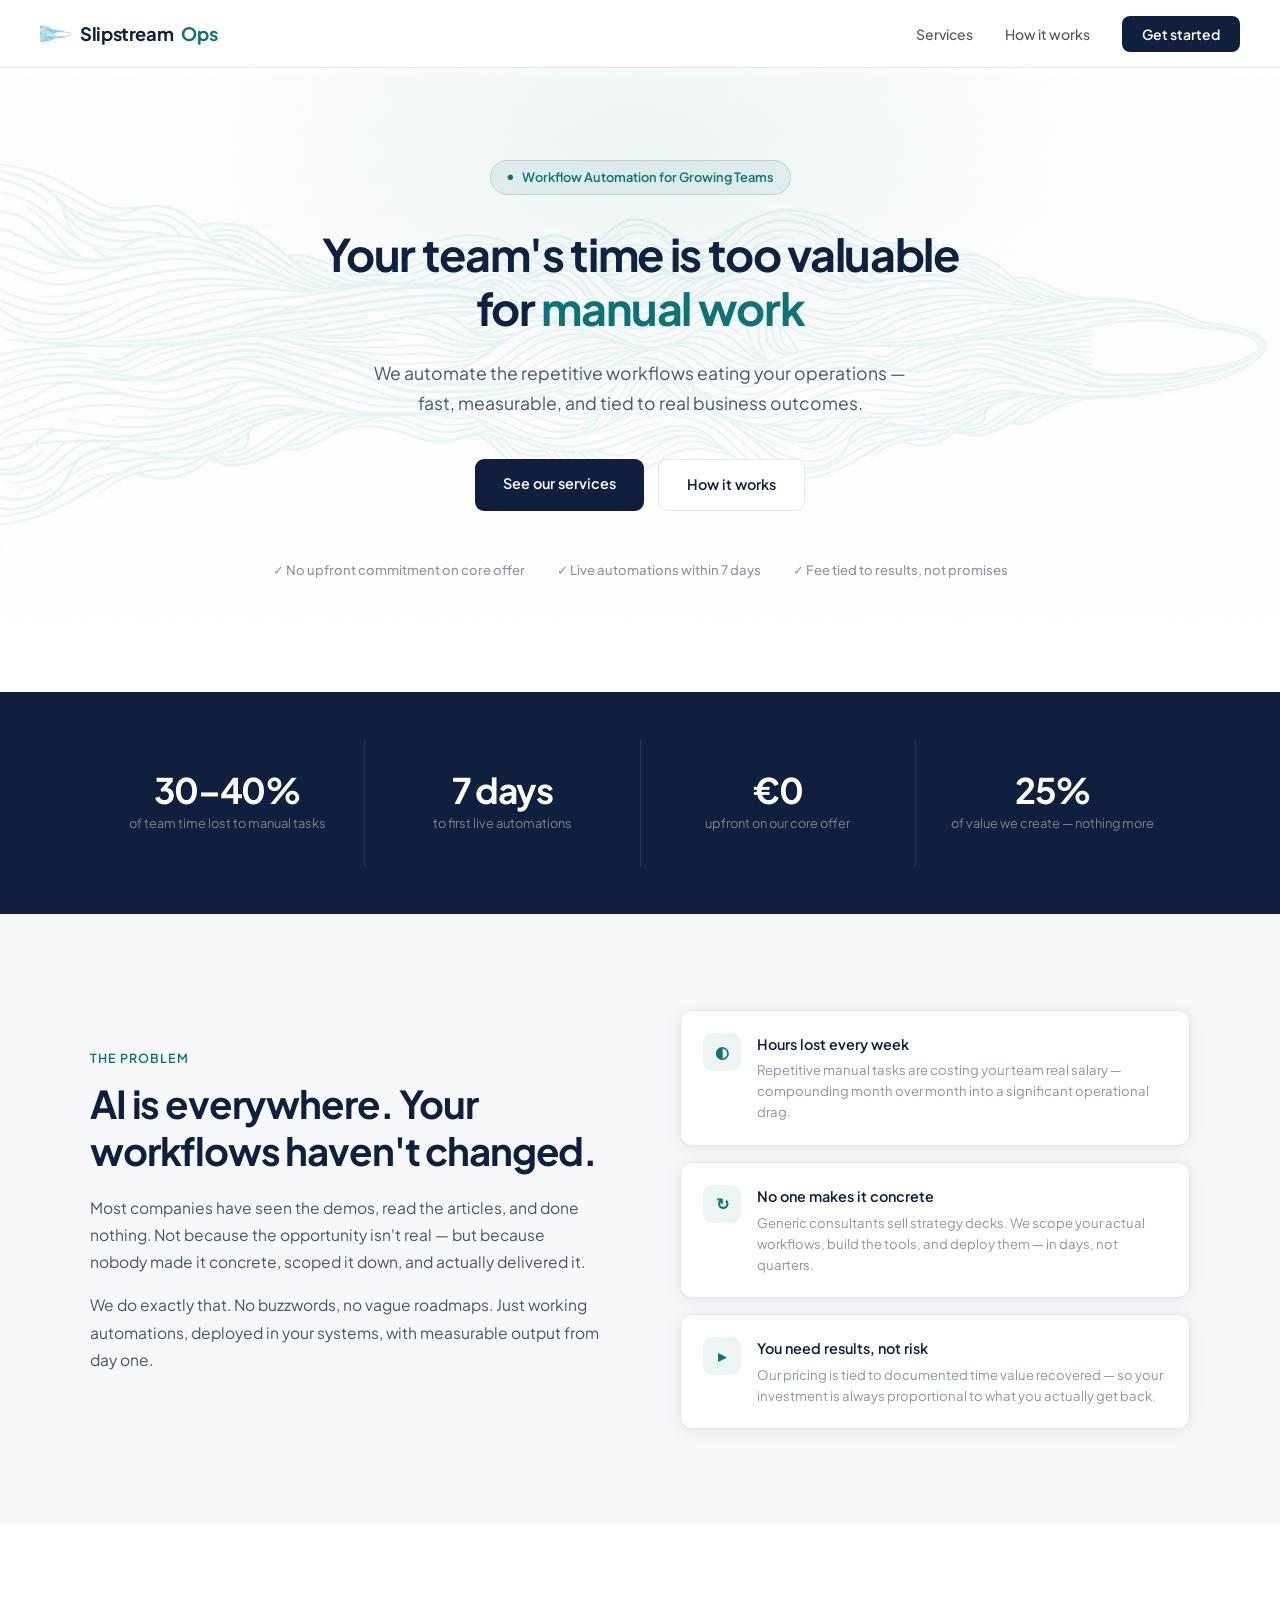
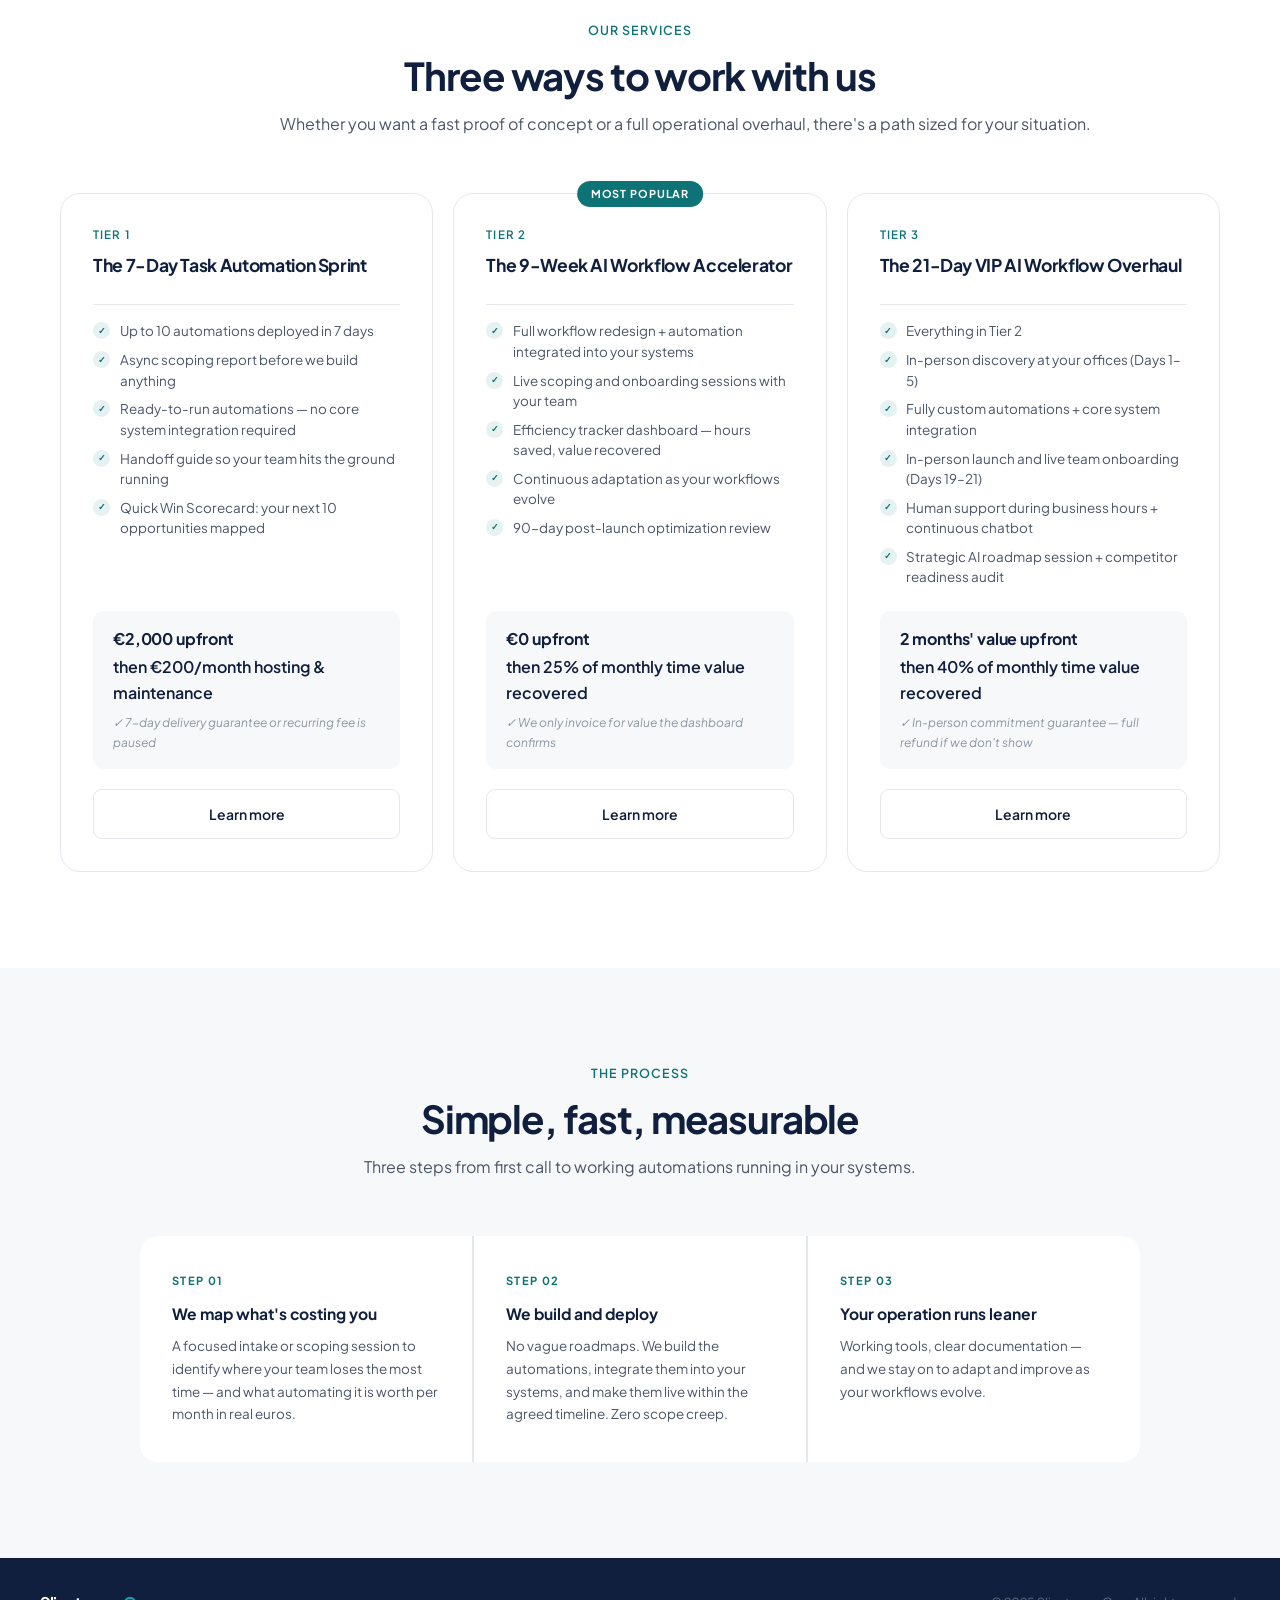
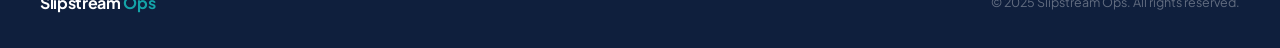
==== site/index.html @ b48b0957 "Add space in 'Slipstream Ops' in footer and nav across all pages Co-Authored-By: Claude Sonnet 4.6 <" ====
<!DOCTYPE html>
<html lang="en">
<head>
  <meta charset="UTF-8" />
  <meta name="viewport" content="width=device-width, initial-scale=1.0" />
  <title>Slipstream Ops — Workflow Automation for Growing Companies</title>
  <link rel="preconnect" href="https://fonts.googleapis.com" />
  <link rel="preconnect" href="https://fonts.gstatic.com" crossorigin />
  <link href="https://fonts.googleapis.com/css2?family=Plus+Jakarta+Sans:wght@300;400;500;600;700&display=swap" rel="stylesheet" />
  <link rel="stylesheet" href="shared.css" />
  <link rel="icon" type="image/png" sizes="32x32" href="favicon-32.png" />
  <link rel="icon" type="image/png" sizes="16x16" href="favicon-16.png" />
  <link rel="apple-touch-icon" sizes="180x180" href="apple-touch-icon.png" />
  <style>
    /* ── HERO ── */
    .hero {
      padding: 10rem 2.5rem 7rem;
      text-align: center;
      position: relative;
      overflow: hidden;
      background-image: url('hero-bg.png');
      background-repeat: no-repeat;
      background-size: 100% auto;
      background-position: center center;
    }
    .hero::before {
      content: '';
      position: absolute;
      top: -100px; left: 50%;
      transform: translateX(-50%);
      width: 900px; height: 500px;
      background: radial-gradient(ellipse at center, rgba(13,115,119,0.07) 0%, transparent 70%);
      pointer-events: none;
    }
    .hero-badge {
      display: inline-flex;
      align-items: center;
      gap: 0.5rem;
      background: rgba(13,115,119,0.08);
      color: var(--teal);
      font-size: 0.8rem;
      font-weight: 600;
      padding: 0.4rem 1rem;
      border-radius: 999px;
      border: 1px solid rgba(13,115,119,0.18);
      margin-bottom: 2rem;
    }
    .hero-badge::before { content: '●'; font-size: 0.45rem; }
    .hero h1 {
      font-size: clamp(2.2rem, 3.8vw, 2.8rem);
      font-weight: 700;
      line-height: 1.2;
      letter-spacing: -0.03em;
      color: var(--navy);
      max-width: 960px;
      margin: 0 auto 1.5rem;
    }
    .hero h1 em { font-style: normal; color: var(--teal); }
    .hero-sub {
      font-size: 1.1rem;
      color: var(--grey-dk);
      max-width: 560px;
      margin: 0 auto 2.5rem;
      line-height: 1.7;
    }
    .hero-ctas { display: flex; gap: 0.875rem; justify-content: center; flex-wrap: wrap; }
    .hero-proof {
      margin-top: 3rem;
      display: flex;
      align-items: center;
      justify-content: center;
      gap: 2rem;
      flex-wrap: wrap;
    }
    .proof-item { font-size: 0.82rem; color: var(--grey-mid); font-weight: 500; }

    /* ── STATS STRIP ── */
    .stats-strip { background: var(--navy); padding: 3rem 2.5rem; }
    .stats-inner {
      max-width: 1100px;
      margin: 0 auto;
      display: grid;
      grid-template-columns: repeat(4, 1fr);
      gap: 1px;
      background: rgba(255,255,255,0.1);
    }
    .stat-item { background: var(--navy); padding: 2rem 2rem; text-align: center; }
    .stat-number {
      font-size: 2.2rem;
      font-weight: 700;
      color: var(--white);
      letter-spacing: -0.04em;
      line-height: 1;
      margin-bottom: 0.4rem;
    }
    .stat-number span { color: var(--white); }
    .stat-label { font-size: 0.8rem; color: rgba(255,255,255,0.45); }

    /* ── PROBLEM ── */
    .problem-section { padding: 6rem 2.5rem; background: var(--off); }
    .problem-inner {
      max-width: 1100px;
      margin: 0 auto;
      display: grid;
      grid-template-columns: 1fr 1fr;
      gap: 5rem;
      align-items: center;
    }
    .problem-text h2 {
      font-size: clamp(1.8rem, 3vw, 2.4rem);
      font-weight: 700;
      letter-spacing: -0.03em;
      color: var(--navy);
      line-height: 1.2;
      margin-bottom: 1.25rem;
    }
    .problem-text p {
      font-size: 0.975rem;
      color: var(--grey-dk);
      line-height: 1.75;
      margin-bottom: 1rem;
    }
    .problem-cards { display: flex; flex-direction: column; gap: 1rem; }
    .problem-card {
      background: var(--white);
      border: 1px solid var(--border);
      border-radius: var(--radius);
      padding: 1.4rem;
      display: flex;
      gap: 1rem;
      align-items: flex-start;
      box-shadow: var(--shadow);
    }
    .problem-card-icon {
      width: 38px; height: 38px;
      background: rgba(13,115,119,0.08);
      border-radius: 9px;
      display: flex;
      align-items: center;
      justify-content: center;
      font-size: 1rem;
      color: var(--teal);
      font-weight: 700;
      flex-shrink: 0;
    }
    .problem-card-text h4 { font-size: 0.9rem; font-weight: 600; color: var(--navy); margin-bottom: 0.2rem; }
    .problem-card-text p { font-size: 0.82rem; color: var(--grey-mid); line-height: 1.6; }

    /* ── OFFERS SECTION ── */
    .offers-section { padding: 6rem 2.5rem; background: var(--white); }
    .offers-inner { max-width: 1160px; margin: 0 auto; }

    /* ── HOW IT WORKS ── */
    .how-section { padding: 6rem 2.5rem; background: var(--off); }
    .how-inner { max-width: 1000px; margin: 0 auto; }
    .how-steps {
      display: grid;
      grid-template-columns: repeat(3, 1fr);
      gap: 2px;
      margin-top: 3rem;
      background: var(--border);
      border-radius: 16px;
      overflow: hidden;
    }
    .how-step { background: var(--white); padding: 2.25rem 2rem; }
    .step-num { font-size: 0.7rem; font-weight: 700; letter-spacing: 0.12em; color: var(--teal); text-transform: uppercase; margin-bottom: 0.75rem; }
    .how-step h3 { font-size: 0.975rem; font-weight: 700; color: var(--navy); margin-bottom: 0.5rem; }
    .how-step p { font-size: 0.84rem; color: var(--grey-dk); line-height: 1.7; }

    @media (max-width: 900px) {
      .hero { padding: 8rem 1.25rem 5rem; }
      .stats-inner { grid-template-columns: repeat(2, 1fr); }
      .problem-inner { grid-template-columns: 1fr; gap: 3rem; }
      .how-steps { grid-template-columns: 1fr; }
      .problem-section, .how-section, .offers-section { padding: 4rem 1.25rem; }
    }
  </style>
</head>
<body>

  <nav>
    <a class="logo" href="index.html"><img src="logo.png" alt="" class="logo-img" />Slipstream <span>Ops</span></a>
    <ul class="nav-links">
      <li class="nav-dropdown"><a href="#offers">Services</a>
        <div class="nav-dropdown-menu">
          <a href="tier1.html"><span class="dropdown-tier">Tier 1</span>The 7-Day Task Automation Sprint</a>
          <a href="tier2.html"><span class="dropdown-tier">Tier 2</span>The 9-Week AI Workflow Accelerator</a>
          <a href="tier3.html"><span class="dropdown-tier">Tier 3</span>The 21-Day VIP AI Workflow Overhaul</a>
        </div>
      </li>
      <li><a href="#how">How it works</a></li>
      <li><a href="#offers" class="nav-cta">Get started</a></li>
    </ul>
  </nav>

  <!-- HERO -->
  <section class="hero">
    <div class="hero-badge">Workflow Automation for Growing Teams</div>
    <h1>Your team's time is too valuable<br>for <em>manual work</em></h1>
    <p class="hero-sub">We automate the repetitive workflows eating your operations — fast, measurable, and tied to real business outcomes.</p>
    <div class="hero-ctas">
      <a class="btn-primary" href="#offers">See our services</a>
      <a class="btn-secondary" href="#how">How it works</a>
    </div>
    <div class="hero-proof">
      <div class="proof-item">&#10003; No upfront commitment on core offer</div>
      <div class="proof-item">&#10003; Live automations within 7 days</div>
      <div class="proof-item">&#10003; Fee tied to results, not promises</div>
    </div>
  </section>

  <!-- STATS -->
  <div class="stats-strip">
    <div class="stats-inner">
      <div class="stat-item">
        <div class="stat-number">30<span>–40%</span></div>
        <div class="stat-label">of team time lost to manual tasks</div>
      </div>
      <div class="stat-item">
        <div class="stat-number">7<span> days</span></div>
        <div class="stat-label">to first live automations</div>
      </div>
      <div class="stat-item">
        <div class="stat-number">&#8364;<span>0</span></div>
        <div class="stat-label">upfront on our core offer</div>
      </div>
      <div class="stat-item">
        <div class="stat-number">25<span>%</span></div>
        <div class="stat-label">of value we create — nothing more</div>
      </div>
    </div>
  </div>

  <!-- PROBLEM -->
  <section class="problem-section">
    <div class="problem-inner">
      <div class="problem-text">
        <div class="eyebrow">The problem</div>
        <h2>AI is everywhere. Your workflows haven't changed.</h2>
        <p>Most companies have seen the demos, read the articles, and done nothing. Not because the opportunity isn't real — but because nobody made it concrete, scoped it down, and actually delivered it.</p>
        <p>We do exactly that. No buzzwords, no vague roadmaps. Just working automations, deployed in your systems, with measurable output from day one.</p>
      </div>
      <div class="problem-cards">
        <div class="problem-card">
          <div class="problem-card-icon">&#9680;</div>
          <div class="problem-card-text">
            <h4>Hours lost every week</h4>
            <p>Repetitive manual tasks are costing your team real salary — compounding month over month into a significant operational drag.</p>
          </div>
        </div>
        <div class="problem-card">
          <div class="problem-card-icon">&#8635;</div>
          <div class="problem-card-text">
            <h4>No one makes it concrete</h4>
            <p>Generic consultants sell strategy decks. We scope your actual workflows, build the tools, and deploy them — in days, not quarters.</p>
          </div>
        </div>
        <div class="problem-card">
          <div class="problem-card-icon">&#9656;</div>
          <div class="problem-card-text">
            <h4>You need results, not risk</h4>
            <p>Our pricing is tied to documented time value recovered — so your investment is always proportional to what you actually get back.</p>
          </div>
        </div>
      </div>
    </div>
  </section>

  <!-- OFFERS -->
  <section id="offers" class="offers-section">
    <div class="offers-inner">
      <div class="section-header">
        <div class="eyebrow">Our Services</div>
        <h2>Three ways to work with us</h2>
        <p>Whether you want a fast proof of concept or a full operational overhaul, there's a path sized for your situation.</p>
      </div>
      <div class="offers-grid">

        <!-- TIER 1 -->
        <div class="offer-card">
          <div class="offer-tier-label">Tier 1</div>
          <div class="offer-name">The 7-Day Task Automation Sprint</div>
          <div class="offer-divider"></div>
          <ul class="offer-features">
            <li><span class="feature-check">&#10003;</span> Up to 10 automations deployed in 7 days</li>
            <li><span class="feature-check">&#10003;</span> Async scoping report before we build anything</li>
            <li><span class="feature-check">&#10003;</span> Ready-to-run automations — no core system integration required</li>
            <li><span class="feature-check">&#10003;</span> Handoff guide so your team hits the ground running</li>
            <li><span class="feature-check">&#10003;</span> Quick Win Scorecard: your next 10 opportunities mapped</li>
          </ul>
          <div class="offer-price-box">
            <div class="offer-price">&#8364;2,000 upfront</div>
            <div class="offer-price-recurring">then &#8364;200/month hosting &amp; maintenance</div>
            <div class="offer-guarantee">&#10003; 7-day delivery guarantee or recurring fee is paused</div>
          </div>
          <a class="offer-cta offer-cta-outline" href="tier1.html">Learn more</a>
        </div>

        <!-- TIER 2 -->
        <div class="offer-card">
          <div class="featured-badge">Most popular</div>
          <div class="offer-tier-label">Tier 2</div>
          <div class="offer-name">The 9-Week AI Workflow Accelerator</div>
          <div class="offer-divider"></div>
          <ul class="offer-features">
            <li><span class="feature-check">&#10003;</span> Full workflow redesign + automation integrated into your systems</li>
            <li><span class="feature-check">&#10003;</span> Live scoping and onboarding sessions with your team</li>
            <li><span class="feature-check">&#10003;</span> Efficiency tracker dashboard — hours saved, value recovered</li>
            <li><span class="feature-check">&#10003;</span> Continuous adaptation as your workflows evolve</li>
            <li><span class="feature-check">&#10003;</span> 90-day post-launch optimization review</li>
          </ul>
          <div class="offer-price-box">
            <div class="offer-price">&#8364;0 upfront</div>
            <div class="offer-price-recurring">then 25% of monthly time value recovered</div>
            <div class="offer-guarantee">&#10003; We only invoice for value the dashboard confirms</div>
          </div>
          <a class="offer-cta offer-cta-outline" href="tier2.html">Learn more</a>
        </div>

        <!-- TIER 3 -->
        <div class="offer-card">
          <div class="offer-tier-label">Tier 3</div>
          <div class="offer-name">The 21-Day VIP AI Workflow Overhaul</div>
          <div class="offer-divider"></div>
          <ul class="offer-features">
            <li><span class="feature-check">&#10003;</span> Everything in Tier 2</li>
            <li><span class="feature-check">&#10003;</span> In-person discovery at your offices (Days 1–5)</li>
            <li><span class="feature-check">&#10003;</span> Fully custom automations + core system integration</li>
            <li><span class="feature-check">&#10003;</span> In-person launch and live team onboarding (Days 19–21)</li>
            <li><span class="feature-check">&#10003;</span> Human support during business hours + continuous chatbot</li>
            <li><span class="feature-check">&#10003;</span> Strategic AI roadmap session + competitor readiness audit</li>
          </ul>
          <div class="offer-price-box">
            <div class="offer-price">2 months' value upfront</div>
            <div class="offer-price-recurring">then 40% of monthly time value recovered</div>
            <div class="offer-guarantee">&#10003; In-person commitment guarantee — full refund if we don't show</div>
          </div>
          <a class="offer-cta offer-cta-outline" href="tier3.html">Learn more</a>
        </div>

      </div>
    </div>
  </section>

  <!-- HOW IT WORKS -->
  <section id="how" class="how-section">
    <div class="how-inner">
      <div class="section-header">
        <div class="eyebrow">The Process</div>
        <h2>Simple, fast, measurable</h2>
        <p>Three steps from first call to working automations running in your systems.</p>
      </div>
      <div class="how-steps">
        <div class="how-step">
          <div class="step-num">Step 01</div>
          <h3>We map what's costing you</h3>
          <p>A focused intake or scoping session to identify where your team loses the most time — and what automating it is worth per month in real euros.</p>
        </div>
        <div class="how-step">
          <div class="step-num">Step 02</div>
          <h3>We build and deploy</h3>
          <p>No vague roadmaps. We build the automations, integrate them into your systems, and make them live within the agreed timeline. Zero scope creep.</p>
        </div>
        <div class="how-step">
          <div class="step-num">Step 03</div>
          <h3>Your operation runs leaner</h3>
          <p>Working tools, clear documentation — and we stay on to adapt and improve as your workflows evolve.</p>
        </div>
      </div>
    </div>
  </section>

  <footer>
    <a class="footer-logo" href="index.html">Slipstream <span>Ops</span></a>
    <div class="footer-copy">&copy; 2025 Slipstream Ops. All rights reserved.</div>
  </footer>

</body>
</html>
---- site/shared.css ----
*, *::before, *::after { box-sizing: border-box; margin: 0; padding: 0; }

:root {
  --navy:     #0f1f3d;
  --navy-mid: #1a3260;
  --teal:     #0d7377;
  --teal-lt:  #14a3a8;
  --white:    #ffffff;
  --off:      #f7f8fa;
  --border:   #e4e7ed;
  --grey-mid: #8a95a3;
  --grey-dk:  #4a5568;
  --text:     #1a2332;
  --shadow:   0 2px 16px rgba(15,31,61,0.08);
  --shadow-lg:0 8px 40px rgba(15,31,61,0.12);
  --radius:   12px;
}

html { scroll-behavior: smooth; }

body {
  background: var(--white);
  color: var(--text);
  font-family: 'Plus Jakarta Sans', sans-serif;
  font-weight: 400;
  line-height: 1.6;
  -webkit-font-smoothing: antialiased;
}

/* ── NAV ── */
nav {
  position: fixed;
  top: 0; left: 0; right: 0;
  z-index: 100;
  background: rgba(255,255,255,0.96);
  backdrop-filter: blur(12px);
  border-bottom: 1px solid var(--border);
  padding: 0 2.5rem;
  height: 68px;
  display: flex;
  align-items: center;
  justify-content: space-between;
}

.logo {
  font-weight: 700;
  font-size: 1.15rem;
  color: var(--navy);
  text-decoration: none;
  letter-spacing: -0.02em;
  display: flex;
  align-items: center;
  gap: 0.5rem;
}
.logo-img {
  height: 32px;
  width: auto;
}
.logo span { color: var(--teal); }

.nav-links {
  display: flex;
  align-items: center;
  gap: 2rem;
  list-style: none;
}
.nav-links a {
  font-size: 0.875rem;
  font-weight: 500;
  color: var(--grey-dk);
  text-decoration: none;
  transition: color 0.2s;
}
.nav-links a:hover { color: var(--navy); }
.nav-cta {
  background: var(--navy) !important;
  color: var(--white) !important;
  padding: 0.55rem 1.25rem;
  border-radius: 8px;
  font-size: 0.875rem !important;
  font-weight: 600 !important;
  transition: background 0.2s !important;
}
.nav-cta:hover { background: var(--navy-mid) !important; }

/* ── FOOTER ── */
footer {
  background: var(--navy);
  padding: 2rem 2.5rem;
  display: flex;
  align-items: center;
  justify-content: space-between;
}
.footer-logo {
  font-weight: 700;
  font-size: 1rem;
  color: var(--white);
  text-decoration: none;
  letter-spacing: -0.02em;
}
.footer-logo span { color: var(--teal-lt); }
.footer-copy { font-size: 0.78rem; color: rgba(255,255,255,0.35); }

/* ── SHARED UTILS ── */
.eyebrow {
  font-size: 0.78rem;
  font-weight: 600;
  letter-spacing: 0.08em;
  text-transform: uppercase;
  color: var(--teal);
  margin-bottom: 0.75rem;
}

.section-header { text-align: center; margin-bottom: 3.5rem; }
.section-header h2 {
  font-size: clamp(1.8rem, 3vw, 2.6rem);
  font-weight: 700;
  letter-spacing: -0.03em;
  color: var(--navy);
  line-height: 1.2;
  margin-bottom: 0.75rem;
}
.section-header p {
  font-size: 1rem;
  color: var(--grey-dk);
  max-width: 720px;
  margin: 0 auto;
  white-space: nowrap;
}

.btn-primary {
  background: var(--navy);
  color: var(--white);
  font-size: 0.9rem;
  font-weight: 600;
  padding: 0.85rem 1.75rem;
  border-radius: 9px;
  border: none;
  cursor: pointer;
  text-decoration: none;
  display: inline-block;
  transition: background 0.2s, transform 0.15s;
}
.btn-primary:hover { background: var(--navy-mid); transform: translateY(-1px); }

.btn-secondary {
  background: var(--white);
  color: var(--navy);
  font-size: 0.9rem;
  font-weight: 600;
  padding: 0.85rem 1.75rem;
  border-radius: 9px;
  border: 1.5px solid var(--border);
  cursor: pointer;
  text-decoration: none;
  display: inline-block;
  transition: border-color 0.2s, transform 0.15s;
}
.btn-secondary:hover { border-color: var(--grey-mid); transform: translateY(-1px); }

/* ── OFFER SUMMARY CARDS (shared, used on index + detail pages) ── */
.offers-grid {
  display: grid;
  grid-template-columns: repeat(3, 1fr);
  gap: 1.25rem;
}

.offer-card {
  background: var(--white);
  border: 1.5px solid var(--border);
  border-radius: 20px;
  padding: 2rem;
  display: flex;
  flex-direction: column;
  position: relative;
  transition: box-shadow 0.25s, transform 0.2s;
}
.offer-card:hover { box-shadow: var(--shadow-lg); transform: translateY(-3px); }

.offer-card.greyed {
  opacity: 0.45;
  pointer-events: none;
}

.offer-card.active-card {
  border-color: var(--teal);
  box-shadow: 0 0 0 3px rgba(13,115,119,0.12), var(--shadow-lg);
}

.offer-card.soldout {
  background: var(--white);
}

.featured-badge {
  position: absolute;
  top: -13px; left: 50%;
  transform: translateX(-50%);
  background: var(--teal);
  color: var(--white);
  font-size: 0.68rem;
  font-weight: 700;
  letter-spacing: 0.08em;
  text-transform: uppercase;
  padding: 0.28rem 0.85rem;
  border-radius: 999px;
  white-space: nowrap;
}

.offer-tier-label {
  font-size: 0.72rem;
  font-weight: 600;
  letter-spacing: 0.1em;
  text-transform: uppercase;
  color: var(--teal);
  margin-bottom: 0.6rem;
}

.offer-name {
  font-size: 1.1rem;
  font-weight: 700;
  color: var(--navy);
  letter-spacing: -0.02em;
  line-height: 1.3;
  margin-bottom: 0.75rem;
}

.offer-divider {
  height: 1px;
  background: var(--border);
  margin: 1rem 0;
}

.offer-features {
  list-style: none;
  display: flex;
  flex-direction: column;
  gap: 0.55rem;
  margin-bottom: 1.5rem;
  flex-grow: 1;
}
.offer-features li {
  display: flex;
  gap: 0.6rem;
  align-items: flex-start;
  font-size: 0.84rem;
  color: var(--grey-dk);
  line-height: 1.5;
}
.feature-check {
  width: 17px; height: 17px;
  background: rgba(13,115,119,0.1);
  border-radius: 50%;
  display: flex;
  align-items: center;
  justify-content: center;
  flex-shrink: 0;
  margin-top: 1px;
  font-size: 0.58rem;
  color: var(--teal);
  font-weight: 700;
}

.offer-price-box {
  background: var(--off);
  border-radius: 10px;
  padding: 1.1rem 1.25rem;
  margin-bottom: 1.25rem;
}
.offer-price {
  font-size: 1rem;
  font-weight: 700;
  color: var(--navy);
  letter-spacing: -0.01em;
  line-height: 1.2;
  margin-bottom: 0.2rem;
}
.offer-price-note {
  font-size: 0.77rem;
  color: var(--grey-mid);
}
.offer-price-recurring {
  font-size: 1rem;
  font-weight: 600;
  color: var(--navy);
  margin-top: 0.4rem;
}
.offer-guarantee {
  font-size: 0.75rem;
  color: var(--grey-mid);
  margin-top: 0.5rem;
  font-style: italic;
}

/* CTA within card */
.offer-cta {
  display: block;
  text-align: center;
  font-size: 0.875rem;
  font-weight: 600;
  padding: 0.8rem;
  border-radius: 9px;
  text-decoration: none;
  transition: all 0.2s;
  cursor: pointer;
}
.offer-cta-outline {
  border: 1.5px solid var(--border);
  color: var(--navy);
  background: var(--white);
}
.offer-cta-outline:hover { border-color: var(--navy); background: var(--navy); color: var(--white); }

.offer-cta-teal {
  background: var(--teal);
  color: var(--white);
  border: 1.5px solid var(--teal);
}
.offer-cta-teal:hover { background: var(--teal-lt); border-color: var(--teal-lt); }

.offer-cta-soldout {
  background: var(--white);
  color: #c0392b;
  border: 1.5px solid #c0392b;
  cursor: default;
}
.waitlist-link {
  display: block;
  text-align: center;
  font-size: 0.78rem;
  color: var(--teal);
  text-decoration: underline;
  margin-top: 0.6rem;
  cursor: pointer;
}
.waitlist-link:hover { color: var(--teal-lt); }

/* ── NAV DROPDOWN ── */
.nav-dropdown { position: relative; }
.nav-dropdown-menu {
  position: absolute;
  top: calc(100% + 6px);
  left: 50%;
  transform: translateX(-50%);
  background: var(--white);
  border: 1px solid var(--border);
  border-radius: var(--radius);
  box-shadow: var(--shadow-lg);
  padding: 0.4rem;
  min-width: 300px;
  display: none;
  flex-direction: column;
  z-index: 200;
}
.nav-dropdown:hover .nav-dropdown-menu { display: flex; }
.nav-dropdown-menu a {
  display: flex;
  flex-direction: column;
  gap: 0.1rem;
  padding: 0.65rem 0.9rem;
  border-radius: 8px;
  text-decoration: none;
  color: var(--text) !important;
  font-size: 0.84rem !important;
  font-weight: 500 !important;
  transition: background 0.15s;
  white-space: nowrap;
}
.nav-dropdown-menu a:hover { background: var(--off); color: var(--navy) !important; }
.dropdown-tier {
  font-size: 0.66rem;
  font-weight: 700;
  letter-spacing: 0.08em;
  text-transform: uppercase;
  color: var(--teal);
}

/* ── SOLD-OUT BOOK BUTTON ── */
.offer-cta-book-disabled {
  display: block;
  text-align: center;
  font-size: 0.875rem;
  font-weight: 600;
  padding: 0.8rem;
  border-radius: 9px;
  background: var(--off);
  color: var(--grey-mid);
  border: 1.5px solid var(--border);
  cursor: not-allowed;
}
.soldout-tag {
  text-align: center;
  font-size: 0.78rem;
  margin-top: 0.5rem;
}
.soldout-tag span {
  color: #c0392b;
  font-weight: 600;
}
.soldout-tag a {
  color: var(--teal);
  text-decoration: underline;
  font-weight: 500;
  cursor: pointer;
}
.soldout-tag a:hover { color: var(--teal-lt); }

/* ── BOOK CALL BLOCK (shared) ── */
.book-section { padding: 6rem 2.5rem; background: var(--white); }
.book-inner { max-width: 720px; margin: 0 auto; }

.book-card {
  background: var(--off);
  border: 1.5px solid var(--border);
  border-radius: 20px;
  padding: 3rem;
  margin-top: 3rem;
}
.book-card-header {
  display: flex;
  align-items: center;
  gap: 1rem;
  margin-bottom: 2rem;
  padding-bottom: 1.5rem;
  border-bottom: 1px solid var(--border);
}
.book-icon {
  width: 46px; height: 46px;
  background: var(--navy);
  border-radius: 12px;
  display: flex;
  align-items: center;
  justify-content: center;
  color: var(--white);
  font-size: 1.1rem;
  font-weight: 700;
  flex-shrink: 0;
}
.book-card-header-text h3 {
  font-size: 1.1rem;
  font-weight: 700;
  color: var(--navy);
  letter-spacing: -0.02em;
}
.book-card-header-text p { font-size: 0.82rem; color: var(--grey-mid); margin-top: 0.15rem; }

.book-options { display: flex; flex-direction: column; gap: 0.75rem; }

.book-option {
  background: var(--white);
  border: 1.5px solid var(--border);
  border-radius: 12px;
  padding: 1.1rem 1.3rem;
  display: flex;
  align-items: center;
  justify-content: space-between;
  text-decoration: none;
  color: var(--text);
  transition: all 0.2s;
}
.book-option:hover { border-color: var(--teal); box-shadow: 0 0 0 3px rgba(13,115,119,0.07); }
.book-option.active-option { border-color: var(--teal); background: rgba(13,115,119,0.03); }
.book-option.greyed-option { opacity: 0.4; pointer-events: none; }

.book-option-left { display: flex; flex-direction: column; gap: 0.2rem; }
.book-option-tier { font-size: 0.68rem; font-weight: 700; letter-spacing: 0.08em; text-transform: uppercase; color: var(--teal); }
.book-option-name { font-size: 0.9rem; font-weight: 600; color: var(--navy); }
.book-option-meta { font-size: 0.77rem; color: var(--grey-mid); }

.book-option-arrow {
  width: 30px; height: 30px;
  background: var(--off);
  border-radius: 8px;
  display: flex;
  align-items: center;
  justify-content: center;
  color: var(--navy);
  font-size: 0.9rem;
  transition: background 0.2s, color 0.2s;
  flex-shrink: 0;
}
.book-option:hover .book-option-arrow,
.book-option.active-option .book-option-arrow { background: var(--teal); color: var(--white); }

.book-note {
  margin-top: 1.25rem;
  padding-top: 1.25rem;
  border-top: 1px solid var(--border);
  font-size: 0.8rem;
  color: var(--grey-mid);
  text-align: center;
}

/* ── RESPONSIVE ── */
@media (max-width: 900px) {
  nav { padding: 0 1.25rem; }
  .nav-links li:not(:last-child) { display: none; }
  .offers-grid { grid-template-columns: 1fr; }
  .book-card { padding: 1.75rem; }
  footer { flex-direction: column; gap: 0.75rem; text-align: center; }
}
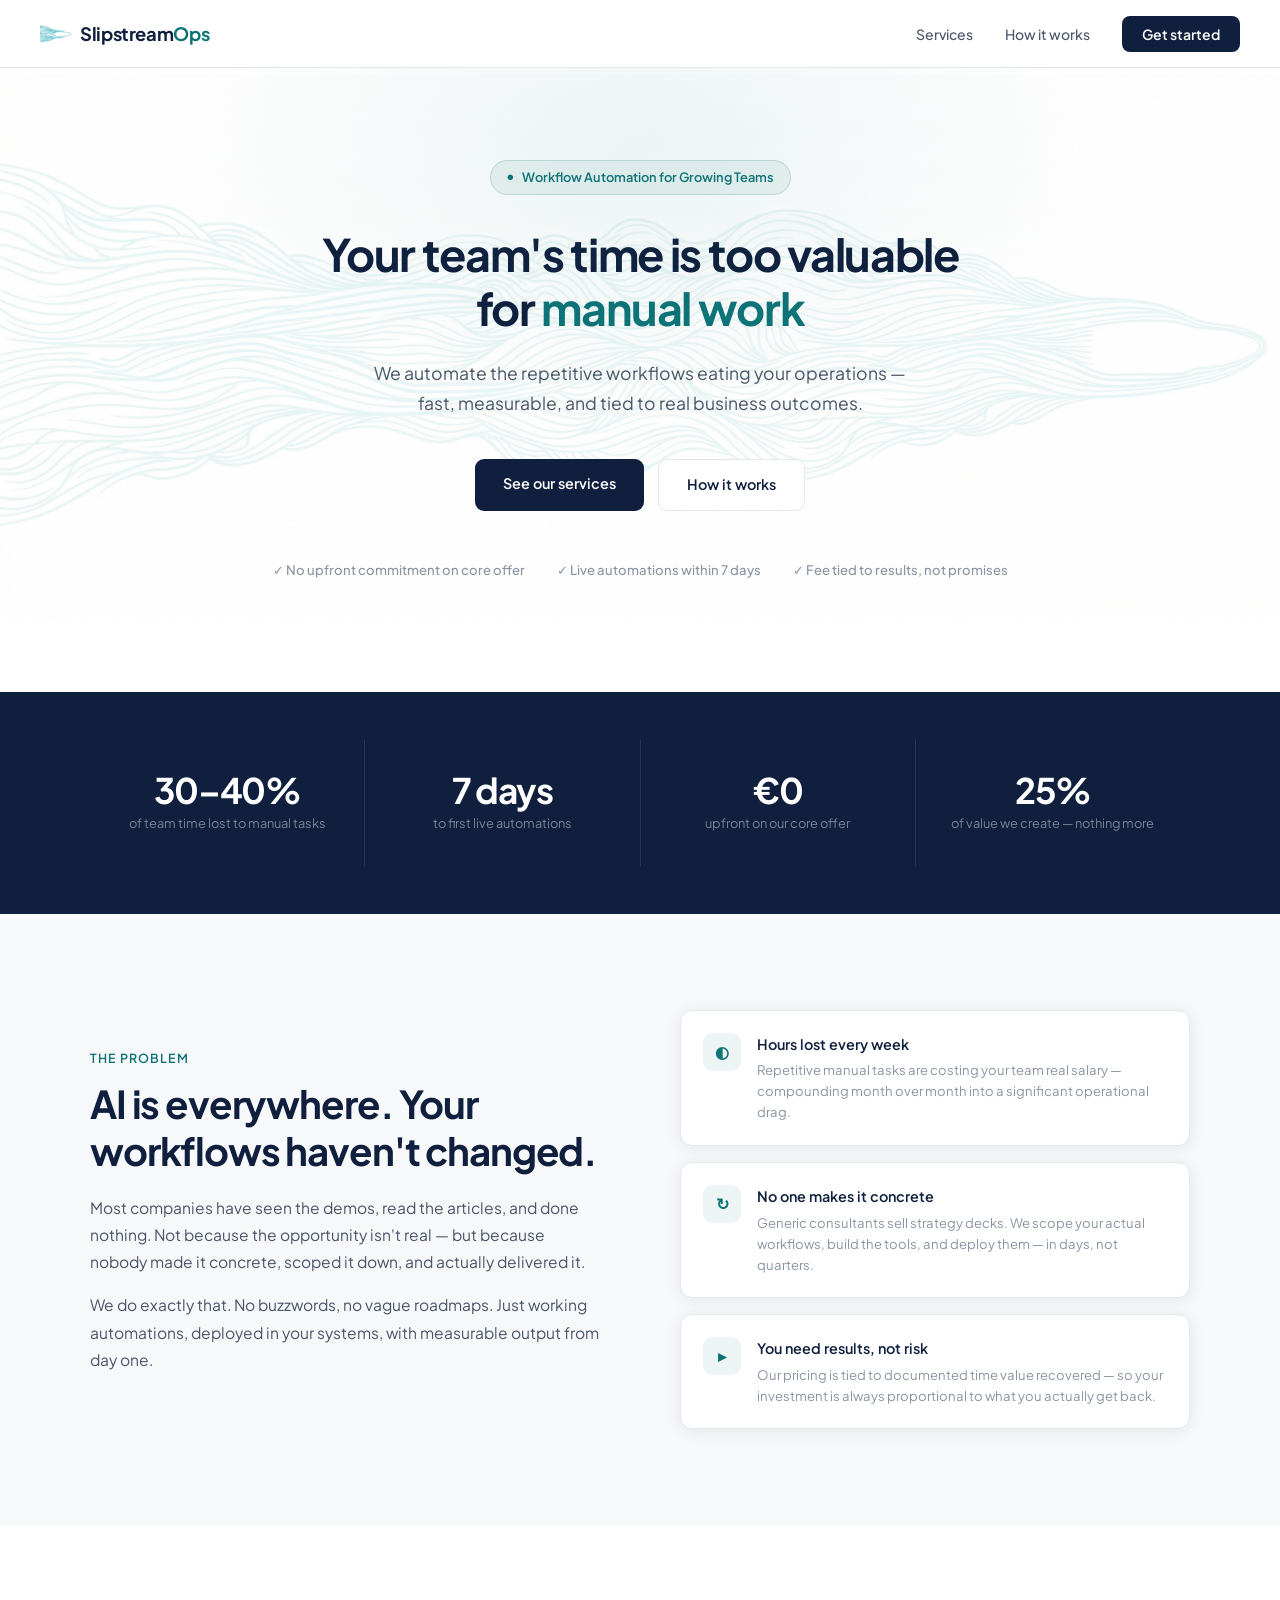
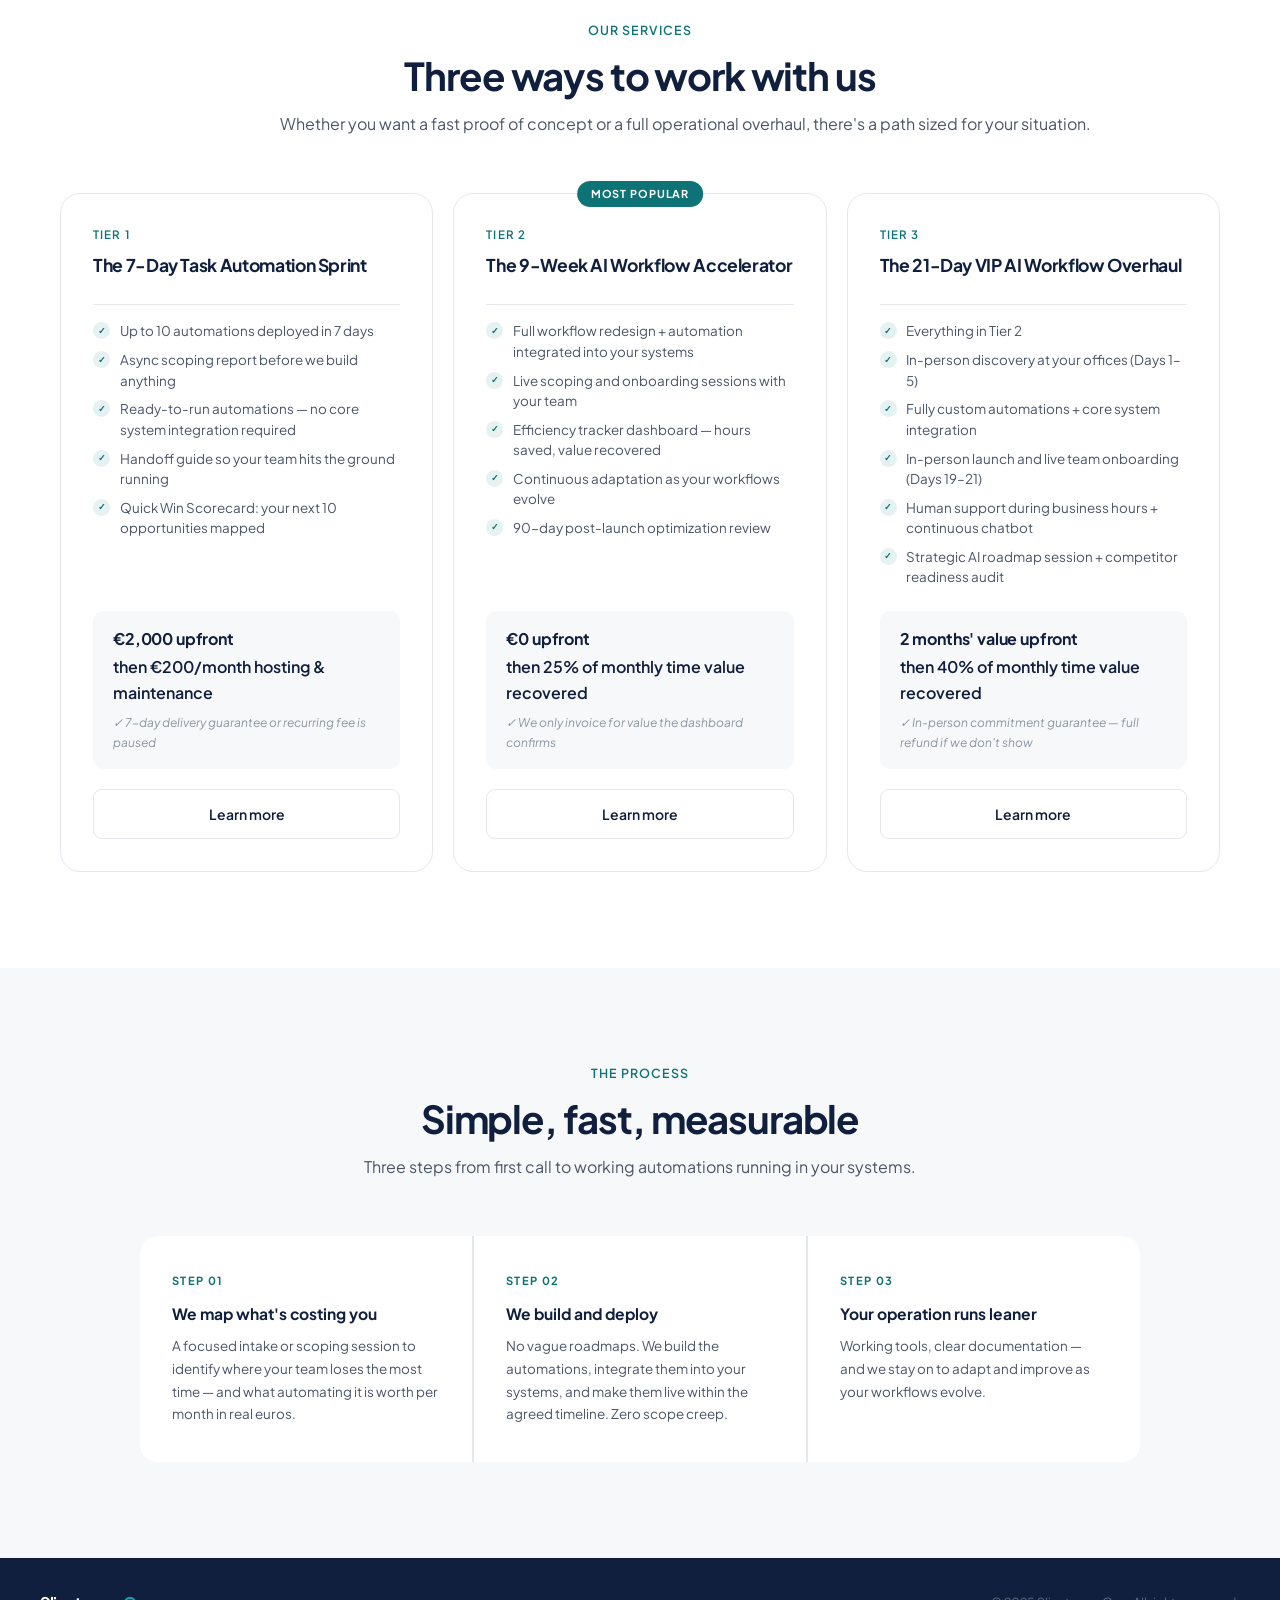
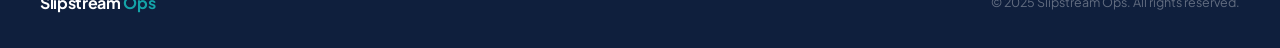
==== commit c44c9033: "Fix nav logo spacing: move space inside span to prevent flex trimming Co-Authored-By: Claude Sonnet " ====
--- a/site/index.html
+++ b/site/index.html
@@ -179,7 +179,7 @@
 <body>
 
   <nav>
-    <a class="logo" href="index.html"><img src="logo.png" alt="" class="logo-img" />Slipstream <span>Ops</span></a>
+    <a class="logo" href="index.html"><img src="logo.png" alt="" class="logo-img" />Slipstream<span> Ops</span></a>
     <ul class="nav-links">
       <li class="nav-dropdown"><a href="#offers">Services</a>
         <div class="nav-dropdown-menu">
@@ -371,7 +371,7 @@
   </section>
 
   <footer>
-    <a class="footer-logo" href="index.html">Slipstream <span>Ops</span></a>
+    <a class="footer-logo" href="index.html">Slipstream<span> Ops</span></a>
     <div class="footer-copy">&copy; 2025 Slipstream Ops. All rights reserved.</div>
   </footer>
 
--- a/site/shared.css
+++ b/site/shared.css
@@ -50,10 +50,10 @@
   letter-spacing: -0.02em;
   display: flex;
   align-items: center;
-  gap: 0.5rem;
 }
 .logo-img {
   height: 32px;
+  margin-right: 0.5rem;
   width: auto;
 }
 .logo span { color: var(--teal); }
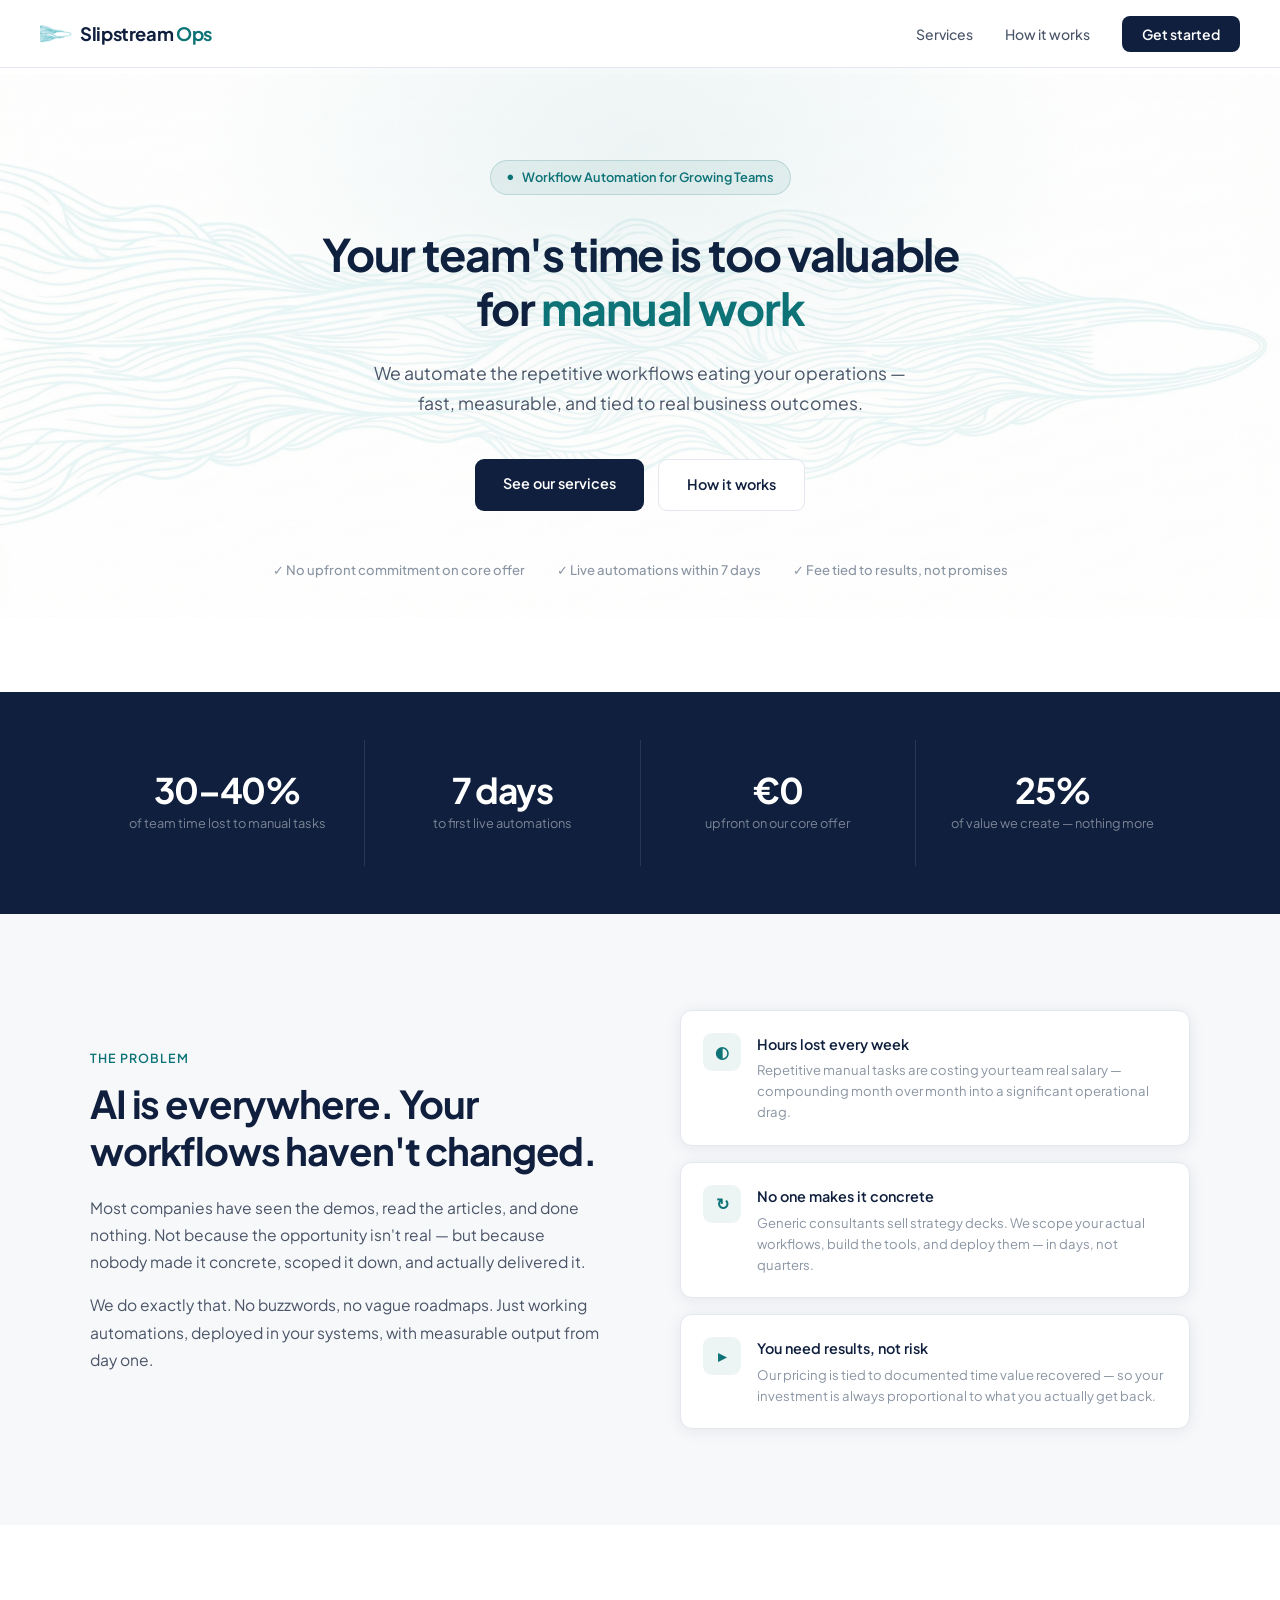
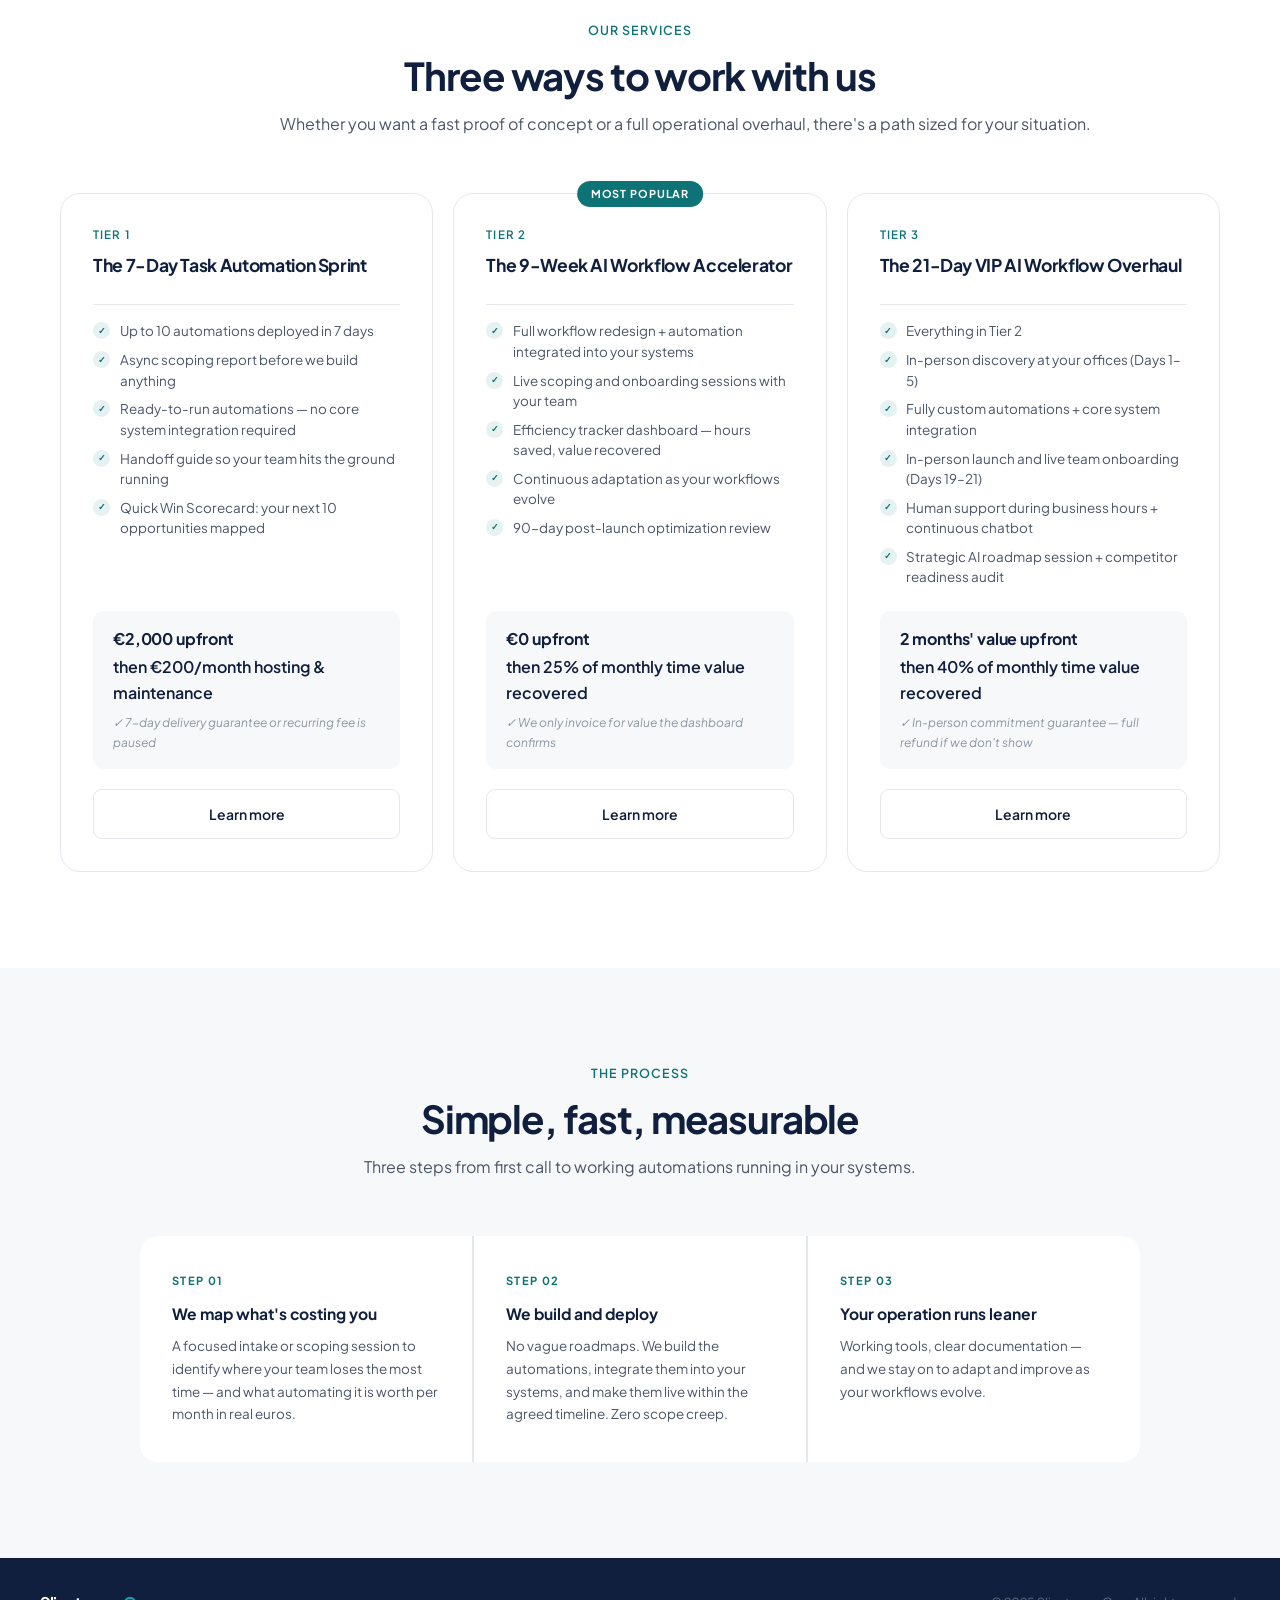
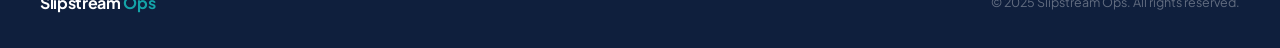
==== commit ae825972: "Use &nbsp; between Slipstream and Ops to guarantee consistent spacing Co-Authored-By: Claude Sonnet " ====
--- a/site/index.html
+++ b/site/index.html
@@ -179,7 +179,7 @@
 <body>
 
   <nav>
-    <a class="logo" href="index.html"><img src="logo.png" alt="" class="logo-img" />Slipstream<span> Ops</span></a>
+    <a class="logo" href="index.html"><img src="logo.png" alt="" class="logo-img" />Slipstream&nbsp;<span>Ops</span></a>
     <ul class="nav-links">
       <li class="nav-dropdown"><a href="#offers">Services</a>
         <div class="nav-dropdown-menu">
@@ -371,7 +371,7 @@
   </section>
 
   <footer>
-    <a class="footer-logo" href="index.html">Slipstream<span> Ops</span></a>
+    <a class="footer-logo" href="index.html">Slipstream&nbsp;<span>Ops</span></a>
     <div class="footer-copy">&copy; 2025 Slipstream Ops. All rights reserved.</div>
   </footer>
 
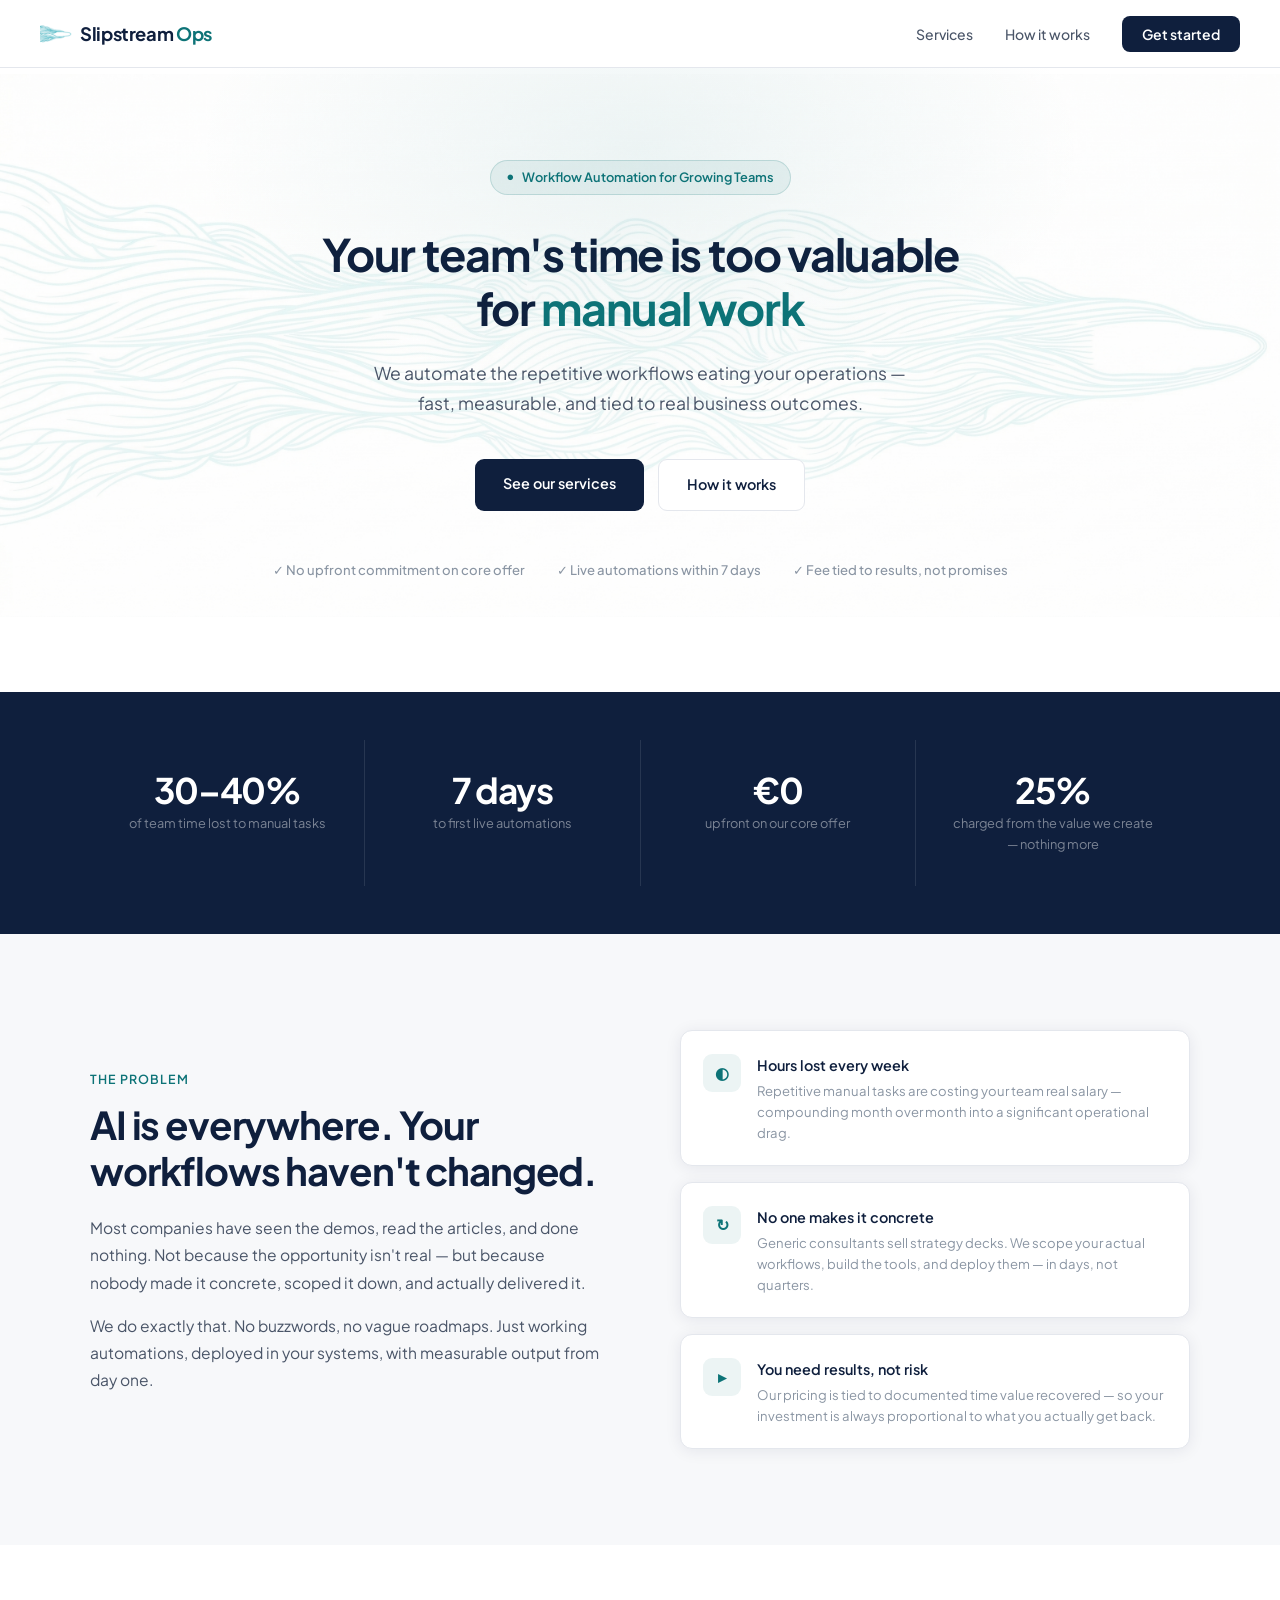
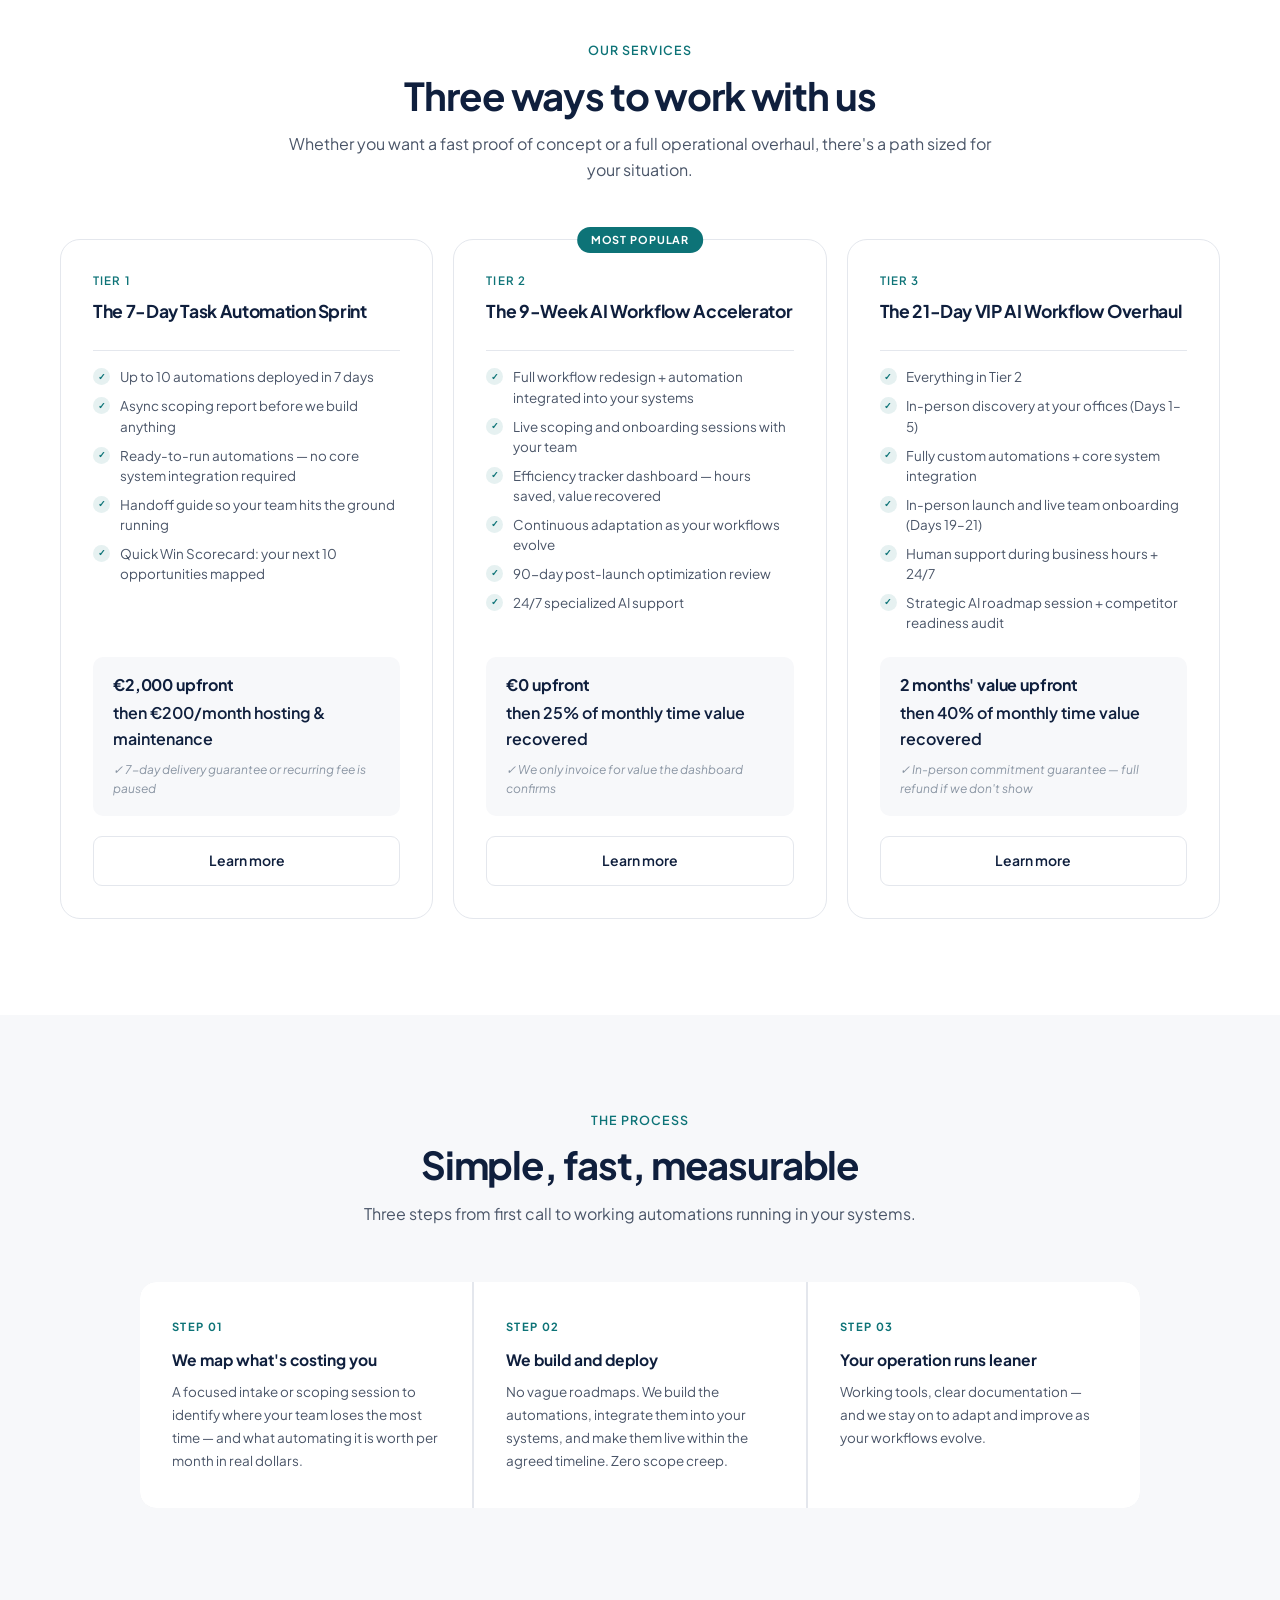
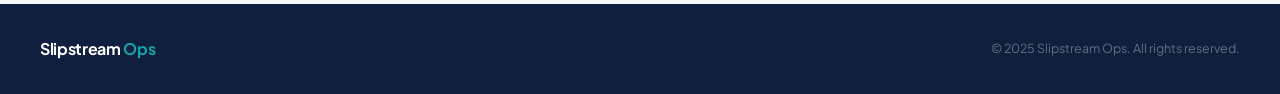
==== commit 43ace19d: "Update index copy: stat label, T3 feature bullet, euros to dollars Co-Authored-By: Claude Sonnet 4.6" ====
--- a/site/index.html
+++ b/site/index.html
@@ -226,7 +226,7 @@
       </div>
       <div class="stat-item">
         <div class="stat-number">25<span>%</span></div>
-        <div class="stat-label">of value we create — nothing more</div>
+        <div class="stat-label">charged from the value we create — nothing more</div>
       </div>
     </div>
   </div>
@@ -308,6 +308,7 @@
             <li><span class="feature-check">&#10003;</span> Efficiency tracker dashboard — hours saved, value recovered</li>
             <li><span class="feature-check">&#10003;</span> Continuous adaptation as your workflows evolve</li>
             <li><span class="feature-check">&#10003;</span> 90-day post-launch optimization review</li>
+            <li><span class="feature-check">&#10003;</span> 24/7 specialized AI support</li>
           </ul>
           <div class="offer-price-box">
             <div class="offer-price">&#8364;0 upfront</div>
@@ -327,7 +328,7 @@
             <li><span class="feature-check">&#10003;</span> In-person discovery at your offices (Days 1–5)</li>
             <li><span class="feature-check">&#10003;</span> Fully custom automations + core system integration</li>
             <li><span class="feature-check">&#10003;</span> In-person launch and live team onboarding (Days 19–21)</li>
-            <li><span class="feature-check">&#10003;</span> Human support during business hours + continuous chatbot</li>
+            <li><span class="feature-check">&#10003;</span> Human support during business hours + 24/7</li>
             <li><span class="feature-check">&#10003;</span> Strategic AI roadmap session + competitor readiness audit</li>
           </ul>
           <div class="offer-price-box">
@@ -354,7 +355,7 @@
         <div class="how-step">
           <div class="step-num">Step 01</div>
           <h3>We map what's costing you</h3>
-          <p>A focused intake or scoping session to identify where your team loses the most time — and what automating it is worth per month in real euros.</p>
+          <p>A focused intake or scoping session to identify where your team loses the most time — and what automating it is worth per month in real dollars.</p>
         </div>
         <div class="how-step">
           <div class="step-num">Step 02</div>
--- a/site/shared.css
+++ b/site/shared.css
@@ -80,6 +80,7 @@
   font-size: 0.875rem !important;
   font-weight: 600 !important;
   transition: background 0.2s !important;
+  white-space: nowrap;
 }
 .nav-cta:hover { background: var(--navy-mid) !important; }
 
@@ -125,7 +126,6 @@
   color: var(--grey-dk);
   max-width: 720px;
   margin: 0 auto;
-  white-space: nowrap;
 }
 
 .btn-primary {
@@ -492,8 +492,11 @@
 
 /* ── RESPONSIVE ── */
 @media (max-width: 900px) {
-  nav { padding: 0 1.25rem; }
+  nav { padding: 0 0.75rem; max-width: 100vw; overflow: hidden; }
   .nav-links li:not(:last-child) { display: none; }
+  .logo { font-size: 0.9rem; flex-shrink: 1; min-width: 0; }
+  .logo-img { height: 24px; }
+  .nav-cta { padding: 0.45rem 0.7rem !important; font-size: 0.78rem !important; }
   .offers-grid { grid-template-columns: 1fr; }
   .book-card { padding: 1.75rem; }
   footer { flex-direction: column; gap: 0.75rem; text-align: center; }
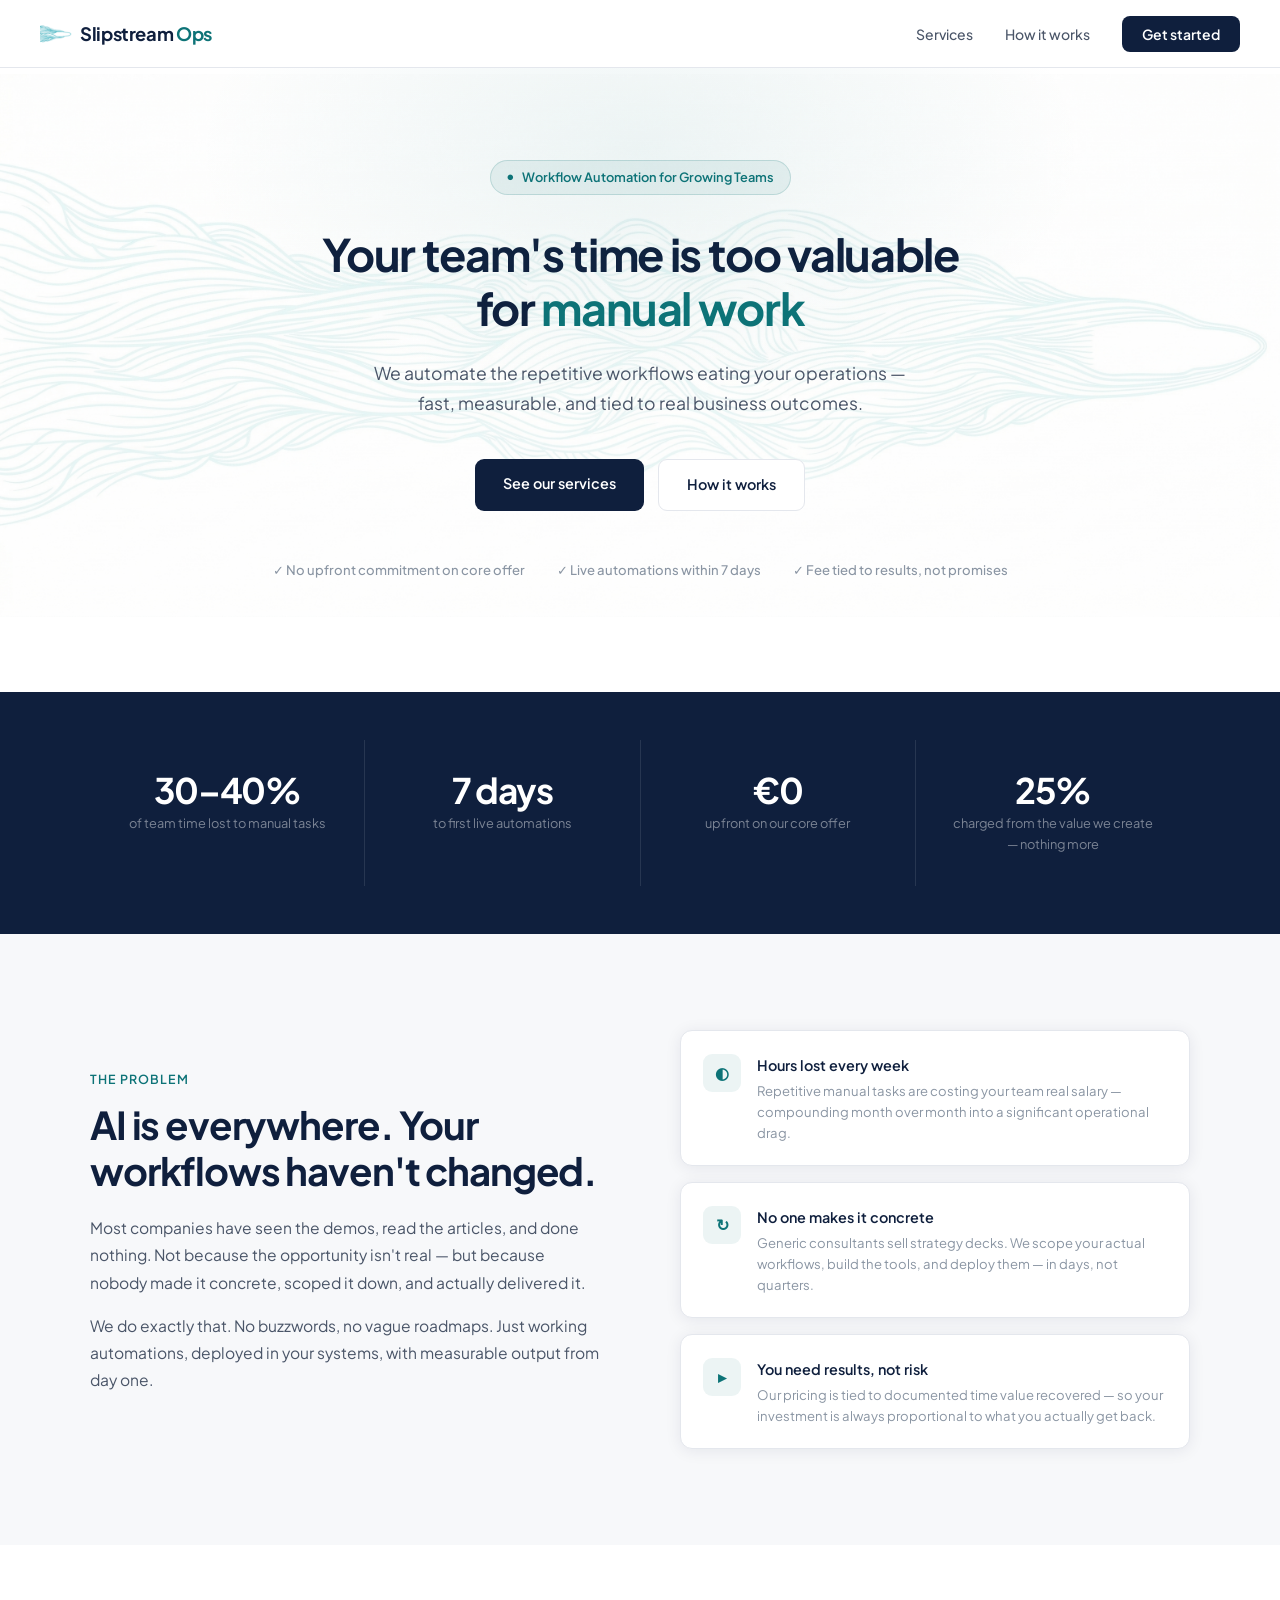
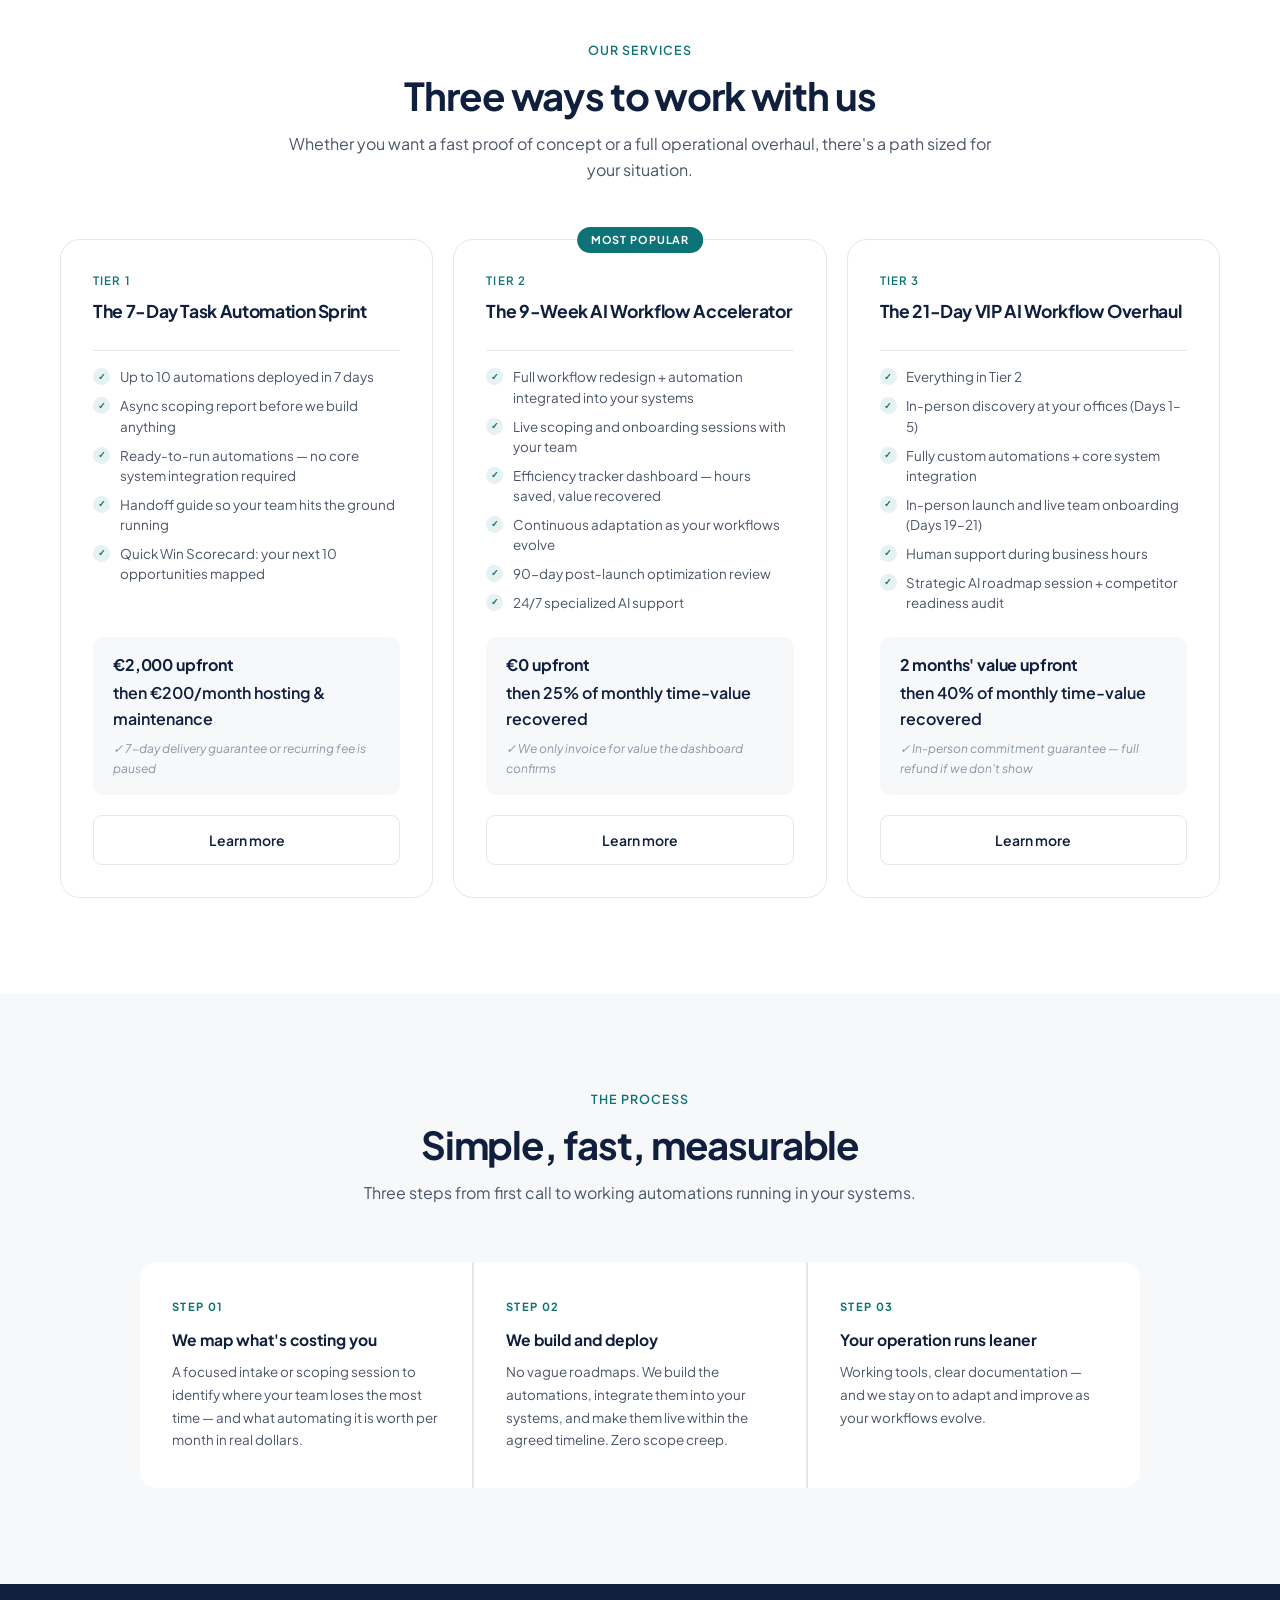
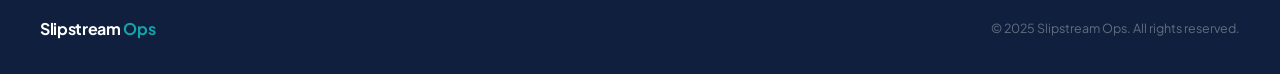
==== commit 739ce92a: "Minor copy tweaks: hyphenate time-value, simplify T3 support bullet Co-Authored-By: Claude Sonnet 4." ====
--- a/site/index.html
+++ b/site/index.html
@@ -312,7 +312,7 @@
           </ul>
           <div class="offer-price-box">
             <div class="offer-price">&#8364;0 upfront</div>
-            <div class="offer-price-recurring">then 25% of monthly time value recovered</div>
+            <div class="offer-price-recurring">then 25% of monthly time-value recovered</div>
             <div class="offer-guarantee">&#10003; We only invoice for value the dashboard confirms</div>
           </div>
           <a class="offer-cta offer-cta-outline" href="tier2.html">Learn more</a>
@@ -328,12 +328,12 @@
             <li><span class="feature-check">&#10003;</span> In-person discovery at your offices (Days 1–5)</li>
             <li><span class="feature-check">&#10003;</span> Fully custom automations + core system integration</li>
             <li><span class="feature-check">&#10003;</span> In-person launch and live team onboarding (Days 19–21)</li>
-            <li><span class="feature-check">&#10003;</span> Human support during business hours + 24/7</li>
+            <li><span class="feature-check">&#10003;</span> Human support during business hours</li>
             <li><span class="feature-check">&#10003;</span> Strategic AI roadmap session + competitor readiness audit</li>
           </ul>
           <div class="offer-price-box">
             <div class="offer-price">2 months' value upfront</div>
-            <div class="offer-price-recurring">then 40% of monthly time value recovered</div>
+            <div class="offer-price-recurring">then 40% of monthly time-value recovered</div>
             <div class="offer-guarantee">&#10003; In-person commitment guarantee — full refund if we don't show</div>
           </div>
           <a class="offer-cta offer-cta-outline" href="tier3.html">Learn more</a>
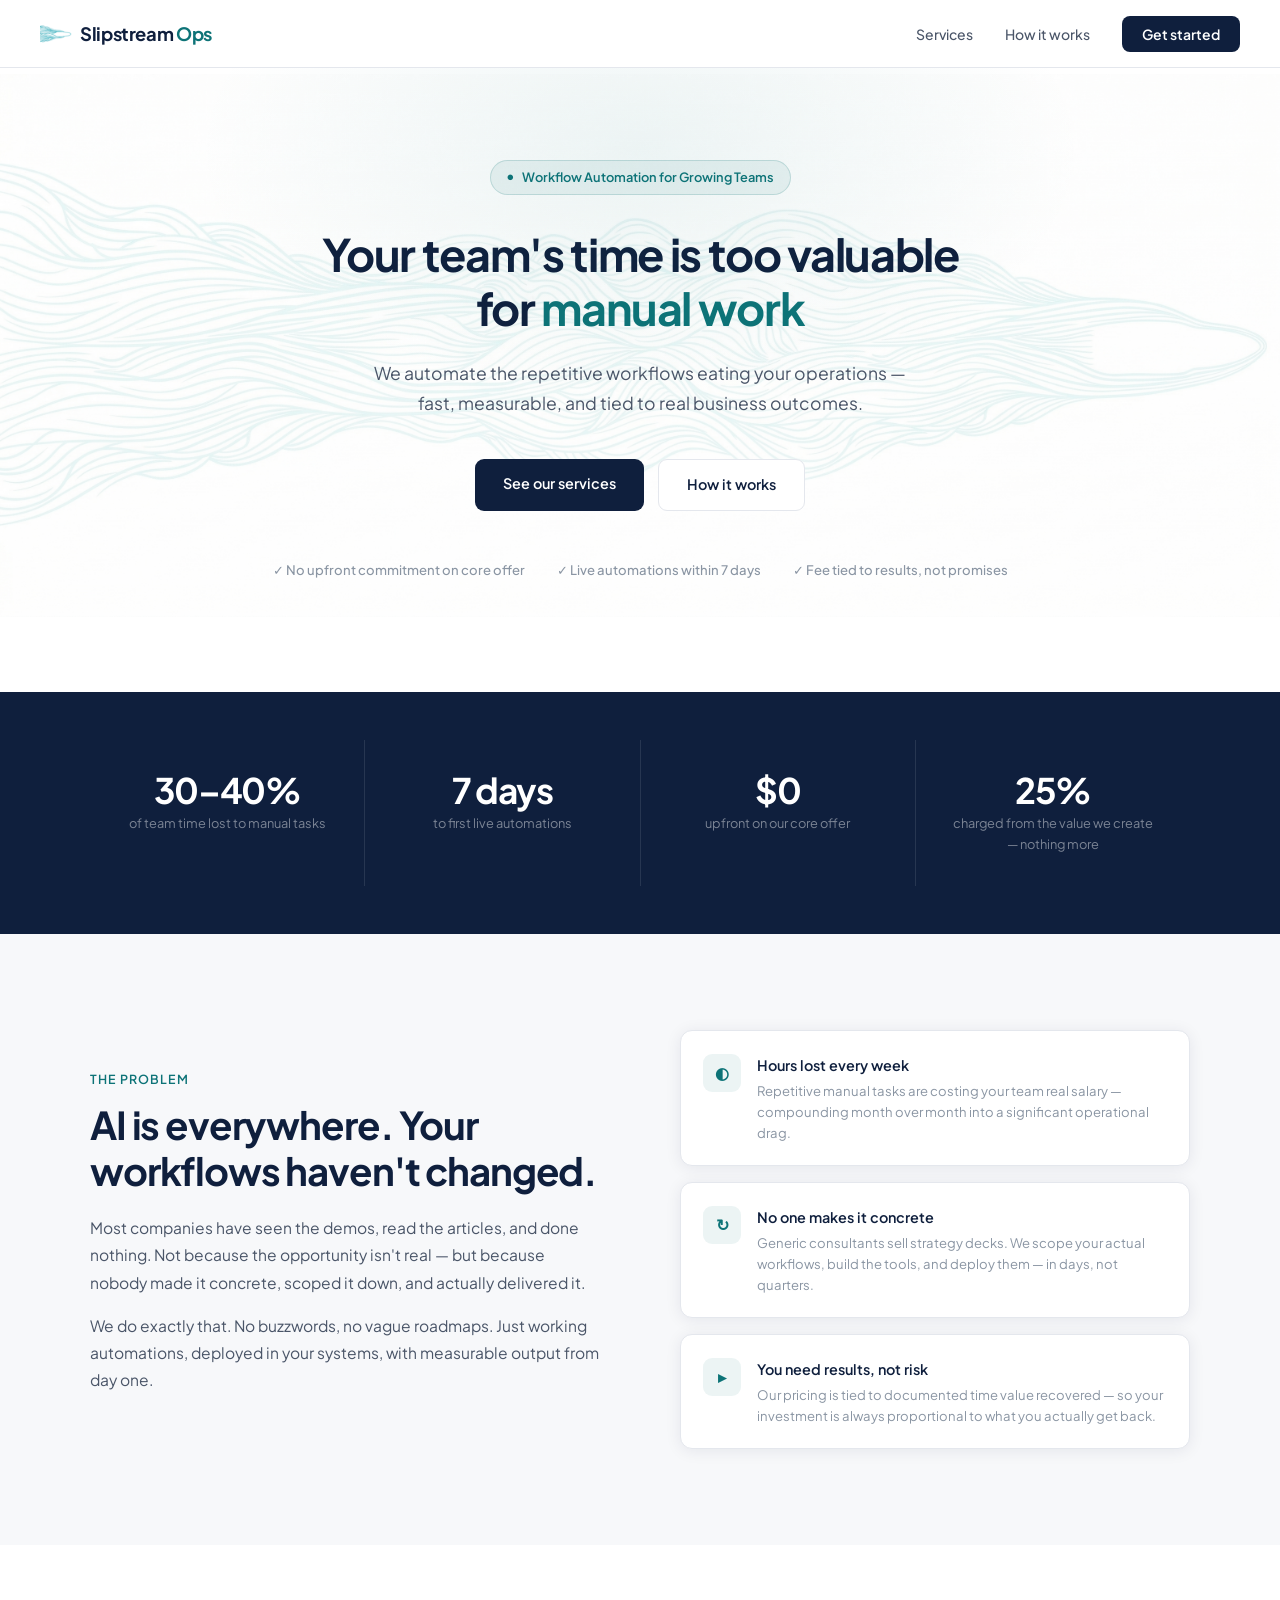
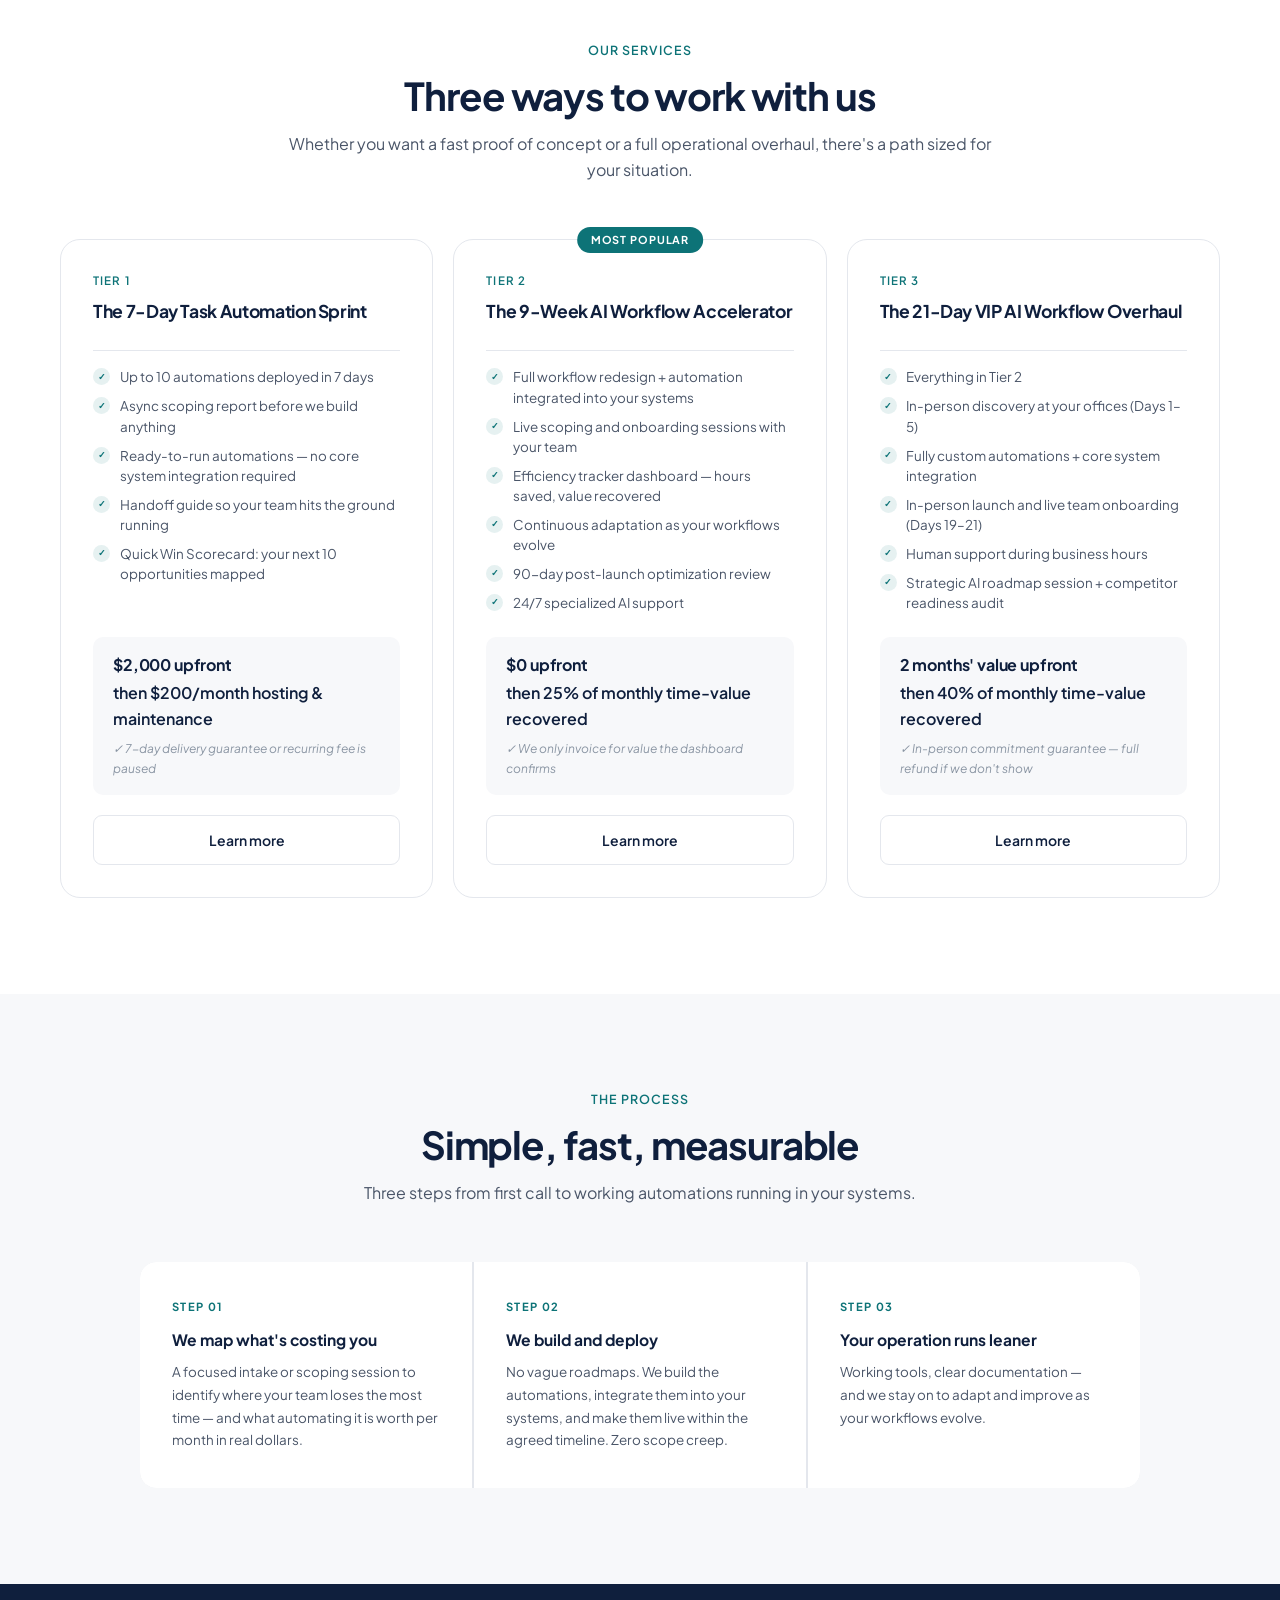
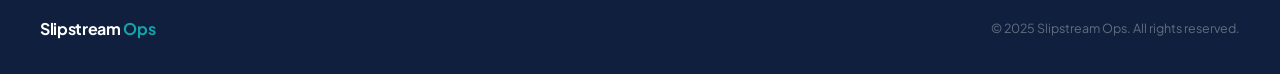
==== commit 0452909e: "Switch all euro signs to dollars across all pages Co-Authored-By: Claude Sonnet 4.6 <noreply@anthrop" ====
--- a/site/index.html
+++ b/site/index.html
@@ -221,7 +221,7 @@
         <div class="stat-label">to first live automations</div>
       </div>
       <div class="stat-item">
-        <div class="stat-number">&#8364;<span>0</span></div>
+        <div class="stat-number">$<span>0</span></div>
         <div class="stat-label">upfront on our core offer</div>
       </div>
       <div class="stat-item">
@@ -289,8 +289,8 @@
             <li><span class="feature-check">&#10003;</span> Quick Win Scorecard: your next 10 opportunities mapped</li>
           </ul>
           <div class="offer-price-box">
-            <div class="offer-price">&#8364;2,000 upfront</div>
-            <div class="offer-price-recurring">then &#8364;200/month hosting &amp; maintenance</div>
+            <div class="offer-price">$2,000 upfront</div>
+            <div class="offer-price-recurring">then $200/month hosting &amp; maintenance</div>
             <div class="offer-guarantee">&#10003; 7-day delivery guarantee or recurring fee is paused</div>
           </div>
           <a class="offer-cta offer-cta-outline" href="tier1.html">Learn more</a>
@@ -311,7 +311,7 @@
             <li><span class="feature-check">&#10003;</span> 24/7 specialized AI support</li>
           </ul>
           <div class="offer-price-box">
-            <div class="offer-price">&#8364;0 upfront</div>
+            <div class="offer-price">$0 upfront</div>
             <div class="offer-price-recurring">then 25% of monthly time-value recovered</div>
             <div class="offer-guarantee">&#10003; We only invoice for value the dashboard confirms</div>
           </div>
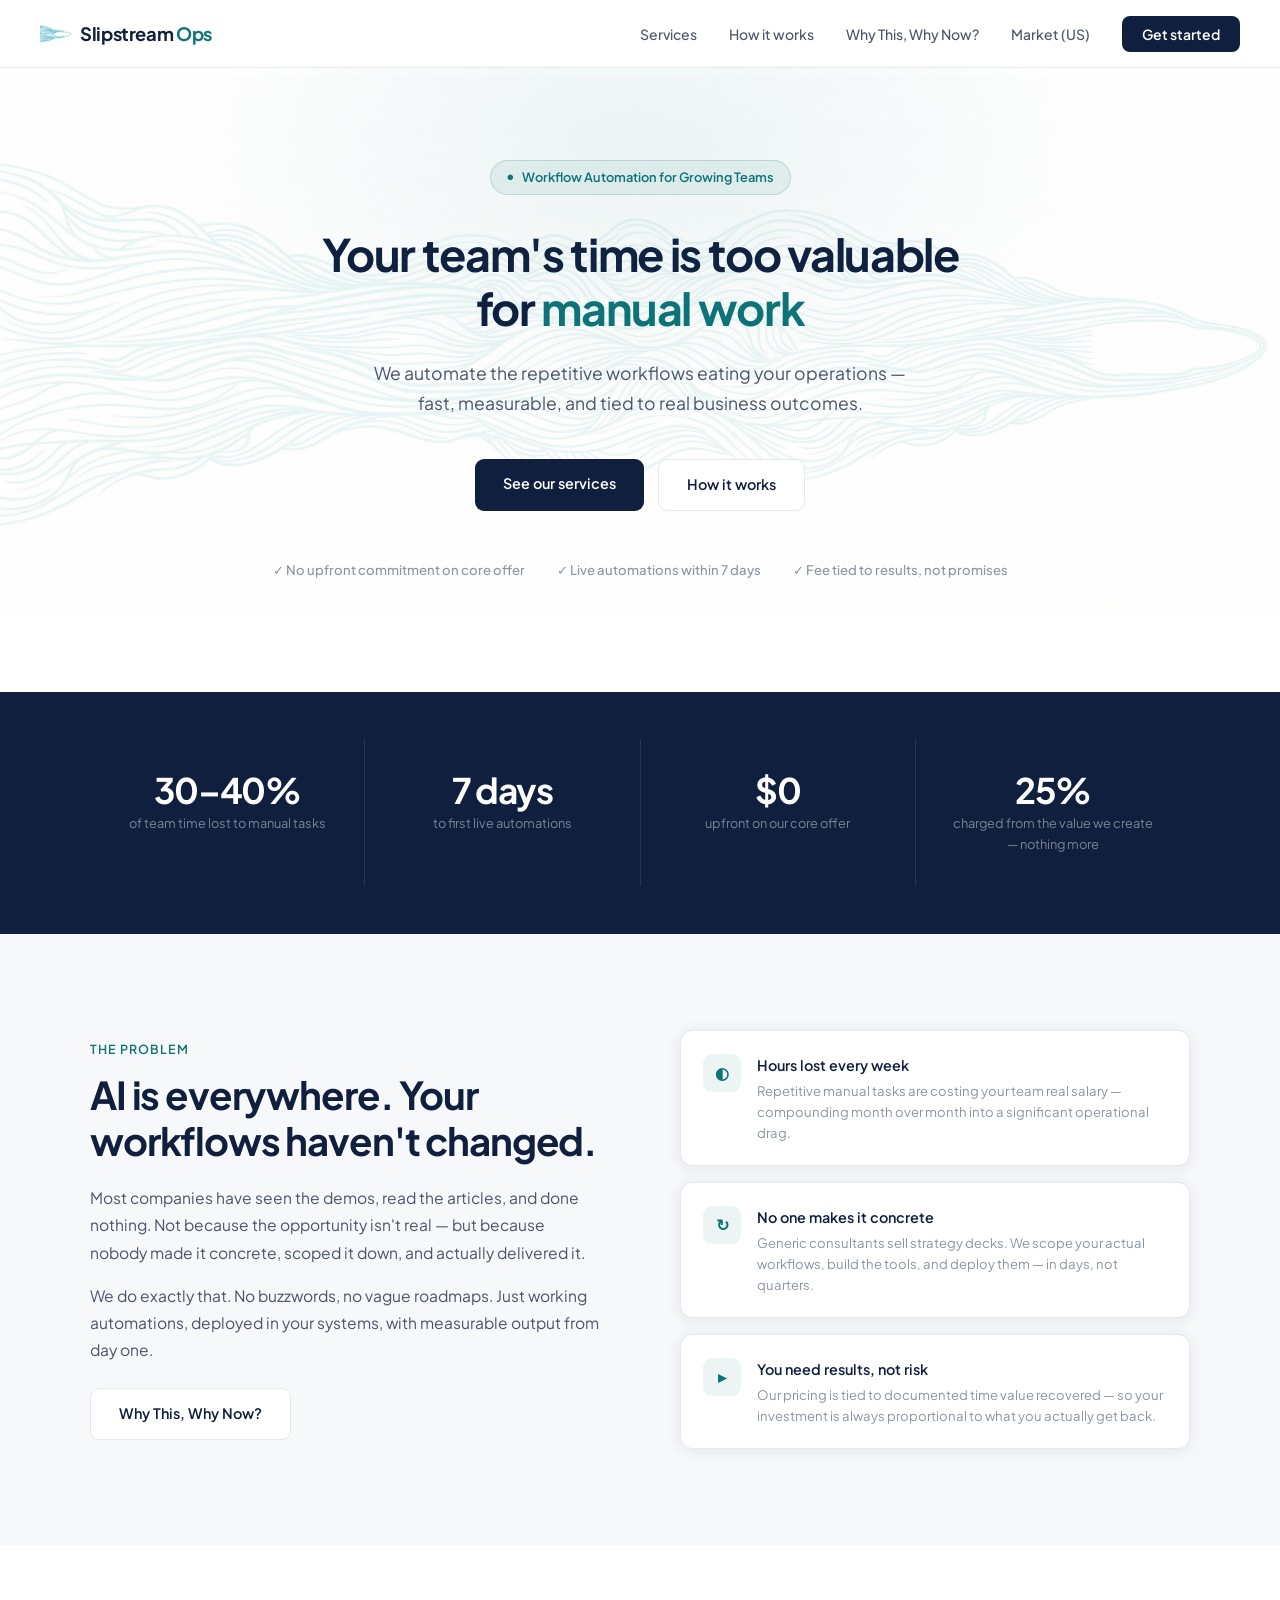
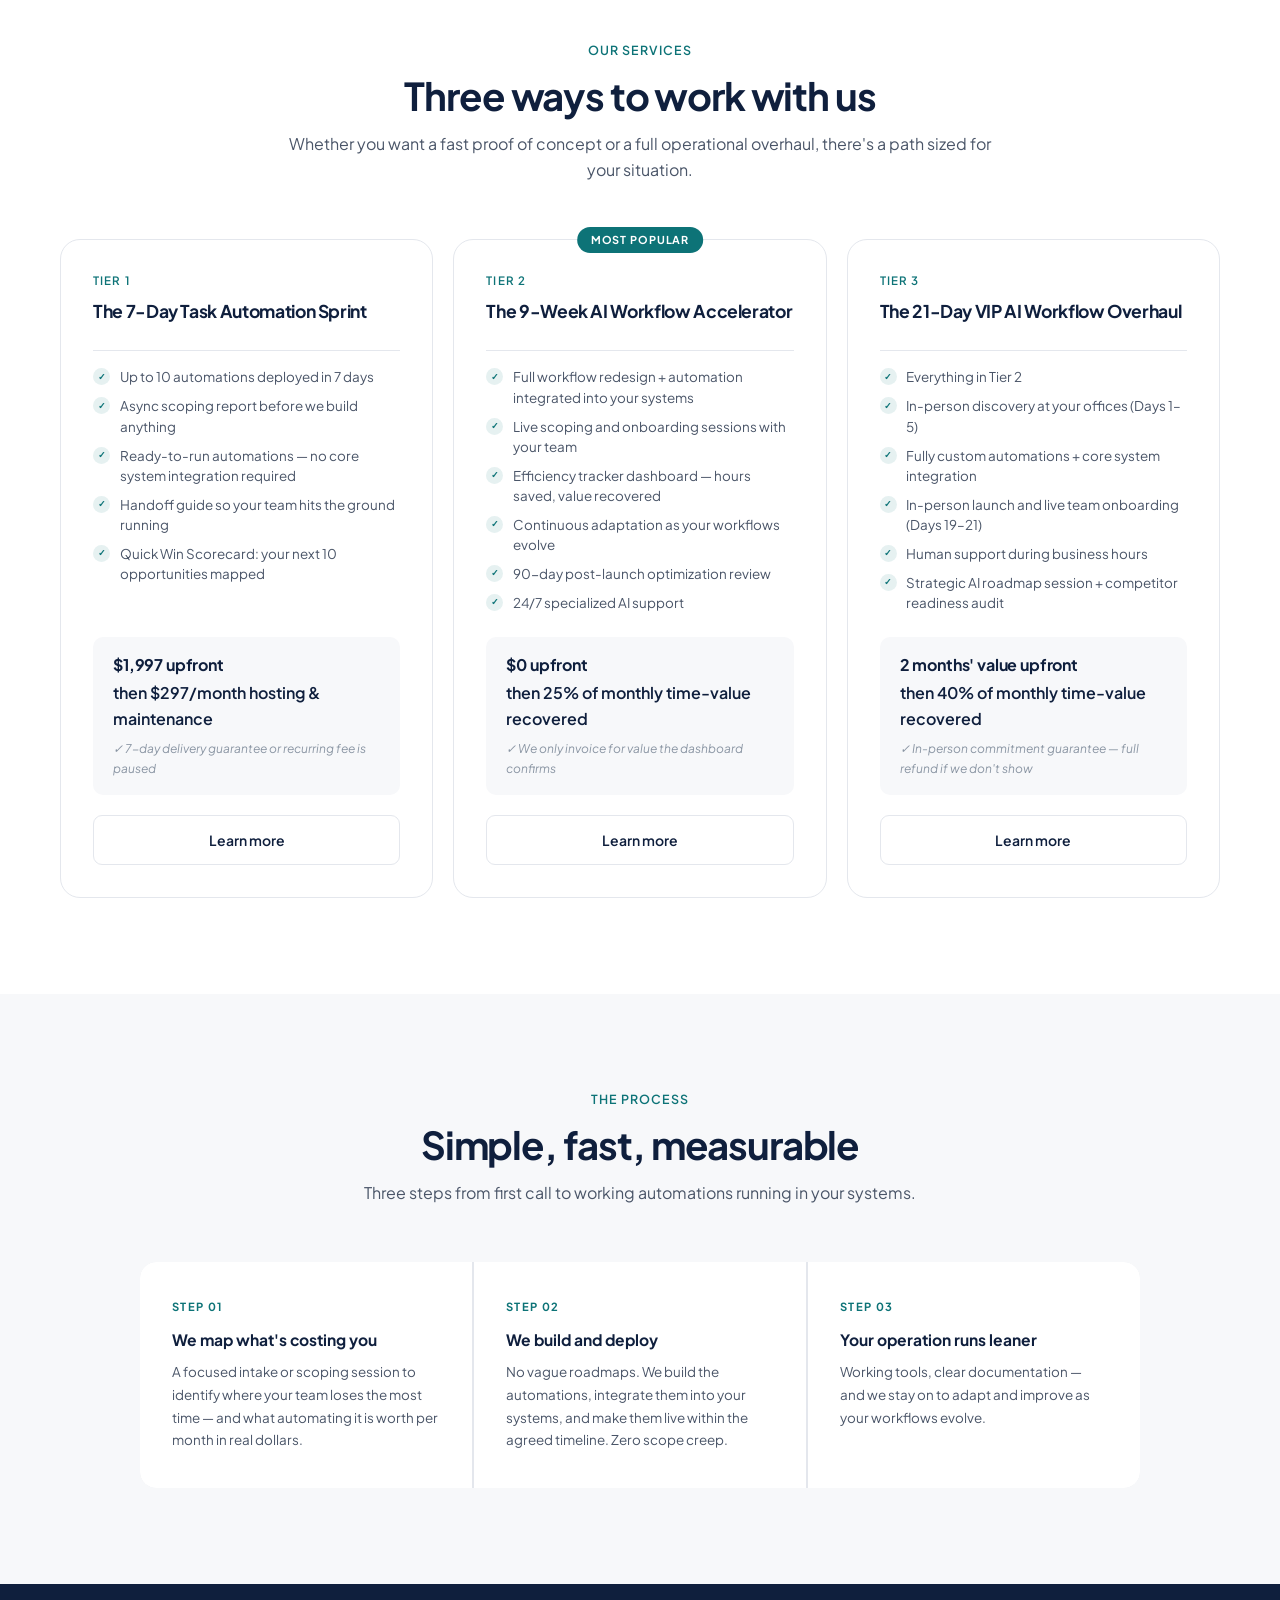
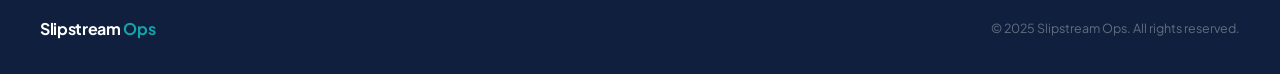
==== commit 36ee6a44: "Overhaul why-this-why-now page, fix prices and button alignment - Full rewrite of EN why-this-why-no" ====
--- a/site/index.html
+++ b/site/index.html
@@ -180,6 +180,7 @@
 
   <nav>
     <a class="logo" href="index.html"><img src="logo.png" alt="" class="logo-img" />Slipstream&nbsp;<span>Ops</span></a>
+    <button class="nav-burger" aria-label="Menu"><img src="hamburger-cutout.png" alt="" style="width:18px;height:auto;display:block;"></button>
     <ul class="nav-links">
       <li class="nav-dropdown"><a href="#offers">Services</a>
         <div class="nav-dropdown-menu">
@@ -189,6 +190,14 @@
         </div>
       </li>
       <li><a href="#how">How it works</a></li>
+      <li><a href="why-this-why-now.html">Why This, Why Now?</a></li>
+      <li class="nav-dropdown">
+        <a href="#">Market (US)</a>
+        <div class="nav-dropdown-menu nav-market-menu">
+          <a href="index.html"><span class="dropdown-tier"></span>🇺🇸 USA ($)</a>
+          <a href="index-fr.html"><span class="dropdown-tier"></span>🇫🇷 France (€)</a>
+        </div>
+      </li>
       <li><a href="#offers" class="nav-cta">Get started</a></li>
     </ul>
   </nav>
@@ -239,6 +248,9 @@
         <h2>AI is everywhere. Your workflows haven't changed.</h2>
         <p>Most companies have seen the demos, read the articles, and done nothing. Not because the opportunity isn't real — but because nobody made it concrete, scoped it down, and actually delivered it.</p>
         <p>We do exactly that. No buzzwords, no vague roadmaps. Just working automations, deployed in your systems, with measurable output from day one.</p>
+        <div style="margin-top:1.5rem;">
+          <a class="btn-secondary" href="why-this-why-now.html">Why This, Why Now?</a>
+        </div>
       </div>
       <div class="problem-cards">
         <div class="problem-card">
@@ -289,8 +301,8 @@
             <li><span class="feature-check">&#10003;</span> Quick Win Scorecard: your next 10 opportunities mapped</li>
           </ul>
           <div class="offer-price-box">
-            <div class="offer-price">$2,000 upfront</div>
-            <div class="offer-price-recurring">then $200/month hosting &amp; maintenance</div>
+            <div class="offer-price">$1,997 upfront</div>
+            <div class="offer-price-recurring">then $297/month hosting &amp; maintenance</div>
             <div class="offer-guarantee">&#10003; 7-day delivery guarantee or recurring fee is paused</div>
           </div>
           <a class="offer-cta offer-cta-outline" href="tier1.html">Learn more</a>
@@ -376,5 +388,14 @@
     <div class="footer-copy">&copy; 2025 Slipstream Ops. All rights reserved.</div>
   </footer>
 
+  <script>
+    (function(){
+      var nav = document.querySelector('nav');
+      var burger = document.querySelector('.nav-burger');
+      if (!burger) return;
+      burger.addEventListener('click', function(e){ e.stopPropagation(); nav.classList.toggle('menu-open'); });
+      document.addEventListener('click', function(e){ if (!nav.contains(e.target)) nav.classList.remove('menu-open'); });
+    })();
+  </script>
 </body>
 </html>
--- a/site/shared.css
+++ b/site/shared.css
@@ -374,6 +374,17 @@
   color: var(--teal);
 }
 
+.nav-dropdown-menu.nav-market-menu a {
+  flex-direction: row;
+  align-items: center;
+  gap: 0.5rem;
+}
+.nav-dropdown-menu.nav-market-menu .dropdown-tier {
+  font-size: 1rem;
+  letter-spacing: 0;
+  text-transform: none;
+}
+
 /* ── SOLD-OUT BOOK BUTTON ── */
 .offer-cta-book-disabled {
   display: block;
@@ -490,13 +501,104 @@
   text-align: center;
 }
 
+/* ── HAMBURGER BUTTON ── */
+.nav-burger {
+  display: none;
+  background: none;
+  border: none;
+  -webkit-appearance: none;
+  appearance: none;
+  cursor: pointer;
+  padding: 0.15rem 0.25rem;
+  flex-shrink: 0;
+  opacity: 0.65;
+  transition: opacity 0.2s;
+  box-shadow: none;
+  outline: none;
+}
+.nav-burger:hover { opacity: 1; }
+
 /* ── RESPONSIVE ── */
 @media (max-width: 900px) {
-  nav { padding: 0 0.75rem; max-width: 100vw; overflow: hidden; }
-  .nav-links li:not(:last-child) { display: none; }
+  nav {
+    padding: 0 0.75rem;
+    max-width: 100vw;
+    overflow: visible;
+  }
+  .nav-burger {
+    display: block;
+    margin-left: auto;
+    margin-right: 0.75rem;
+  }
   .logo { font-size: 0.9rem; flex-shrink: 1; min-width: 0; }
   .logo-img { height: 24px; }
-  .nav-cta { padding: 0.45rem 0.7rem !important; font-size: 0.78rem !important; }
+  .nav-links { display: none; }
+
+  /* ── OPEN STATE ── */
+  nav.menu-open .nav-links {
+    display: flex;
+    position: absolute;
+    top: 68px; left: 0; right: 0;
+    flex-direction: column;
+    align-items: stretch;
+    background: rgba(255,255,255,0.98);
+    backdrop-filter: blur(12px);
+    border-bottom: 1px solid var(--border);
+    box-shadow: 0 8px 24px rgba(15,31,61,0.1);
+    z-index: 99;
+    padding: 0;
+    gap: 0;
+  }
+  nav.menu-open .nav-links li { display: block !important; }
+  nav.menu-open .nav-links li:last-child { display: none !important; }
+  nav.menu-open .nav-links > li > a {
+    display: block;
+    padding: 0.85rem 1.25rem;
+    font-size: 0.9rem !important;
+    font-weight: 500 !important;
+    color: var(--navy) !important;
+    border-bottom: 1px solid var(--border);
+  }
+  nav.menu-open .nav-links > li > a:hover { background: var(--off); }
+
+  /* Dropdown parents become section labels */
+  nav.menu-open .nav-links .nav-dropdown > a {
+    font-size: 0.68rem !important;
+    font-weight: 700 !important;
+    letter-spacing: 0.1em;
+    text-transform: uppercase;
+    color: var(--teal) !important;
+    padding: 0.65rem 1.25rem 0.3rem !important;
+    border-bottom: none !important;
+    pointer-events: none;
+    background: none !important;
+  }
+
+  /* Inline sub-menus */
+  nav.menu-open .nav-dropdown-menu {
+    display: flex !important;
+    position: static;
+    transform: none;
+    box-shadow: none;
+    border: none;
+    border-radius: 0;
+    background: var(--off);
+    padding: 0;
+    min-width: 0;
+    width: 100%;
+    border-bottom: 1px solid var(--border);
+  }
+  nav.menu-open .nav-dropdown-menu a {
+    padding: 0.65rem 1.25rem 0.65rem 2rem !important;
+    font-size: 0.84rem !important;
+    font-weight: 400 !important;
+    color: var(--grey-dk) !important;
+    border-bottom: 1px solid var(--border);
+    border-radius: 0;
+    white-space: normal;
+  }
+  nav.menu-open .nav-dropdown-menu a:last-child { border-bottom: none; }
+
   .offers-grid { grid-template-columns: 1fr; }
   .book-card { padding: 1.75rem; }
   footer { flex-direction: column; gap: 0.75rem; text-align: center; }
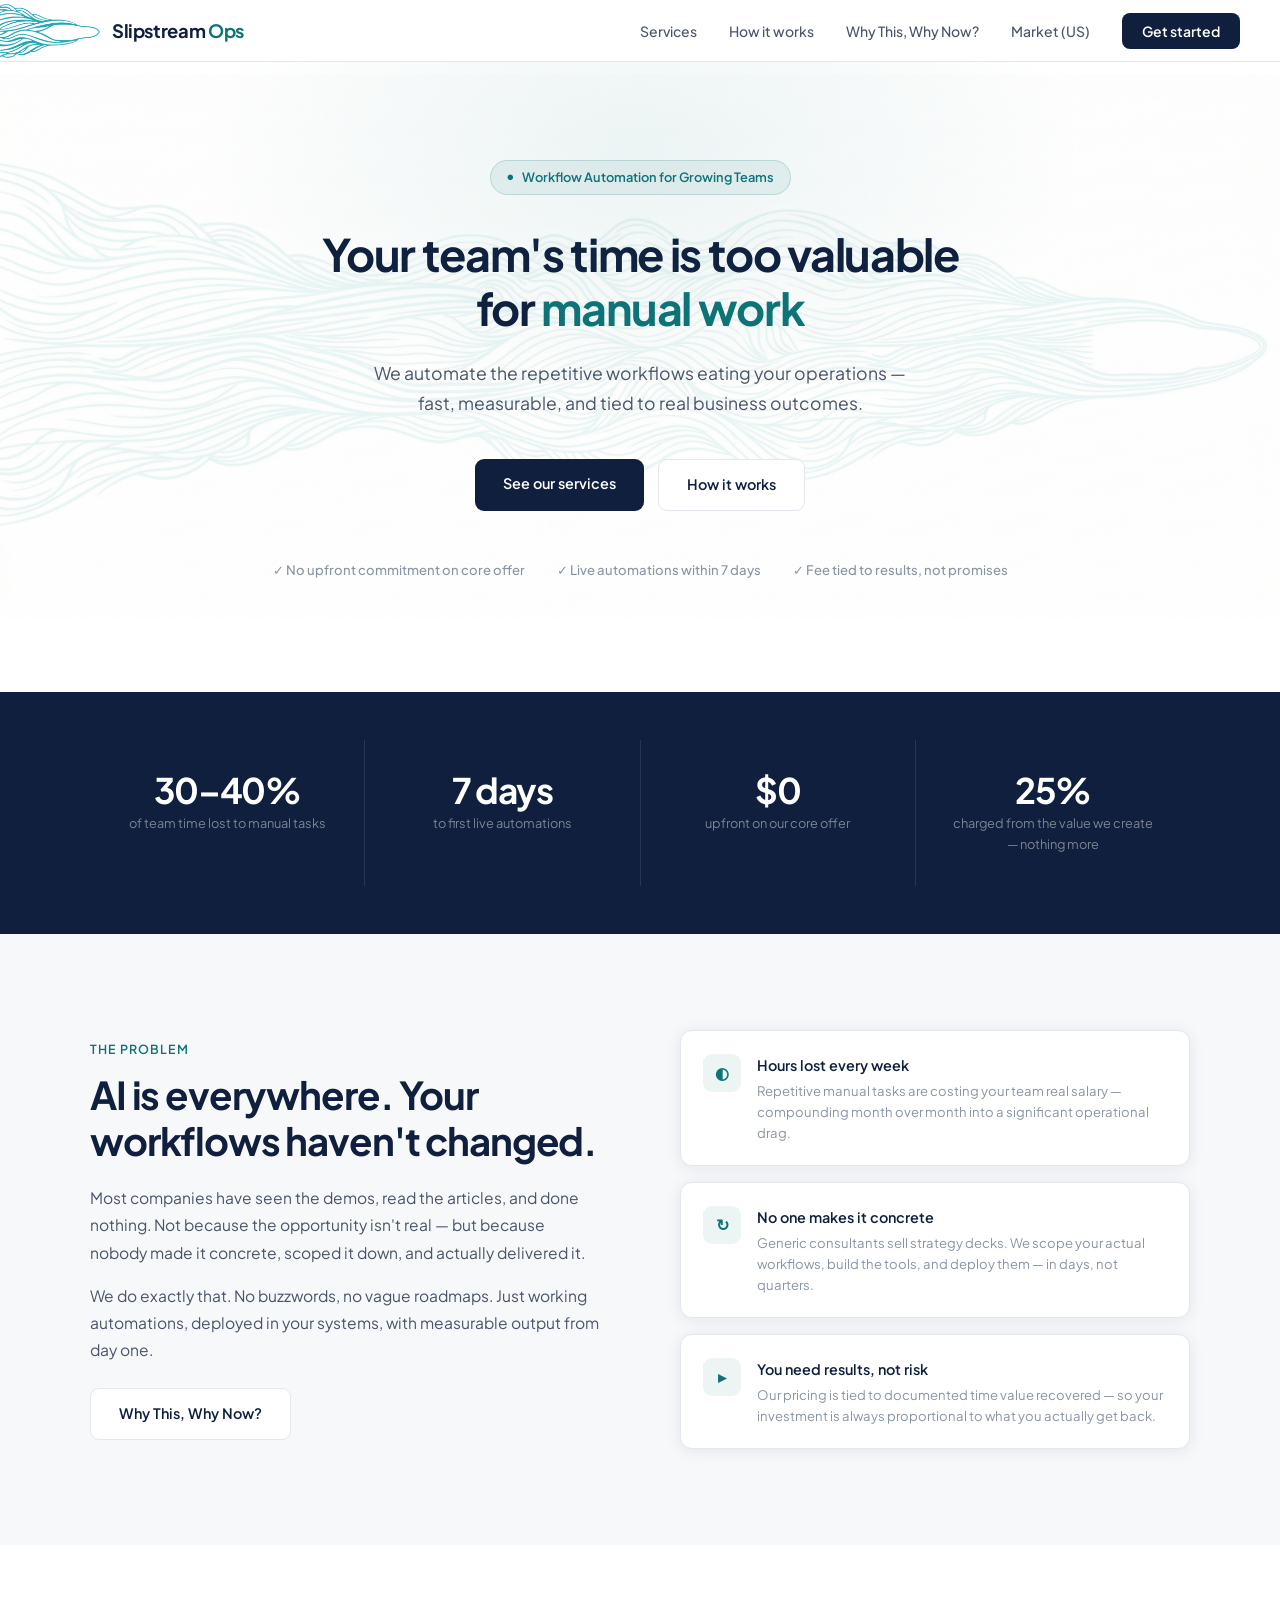
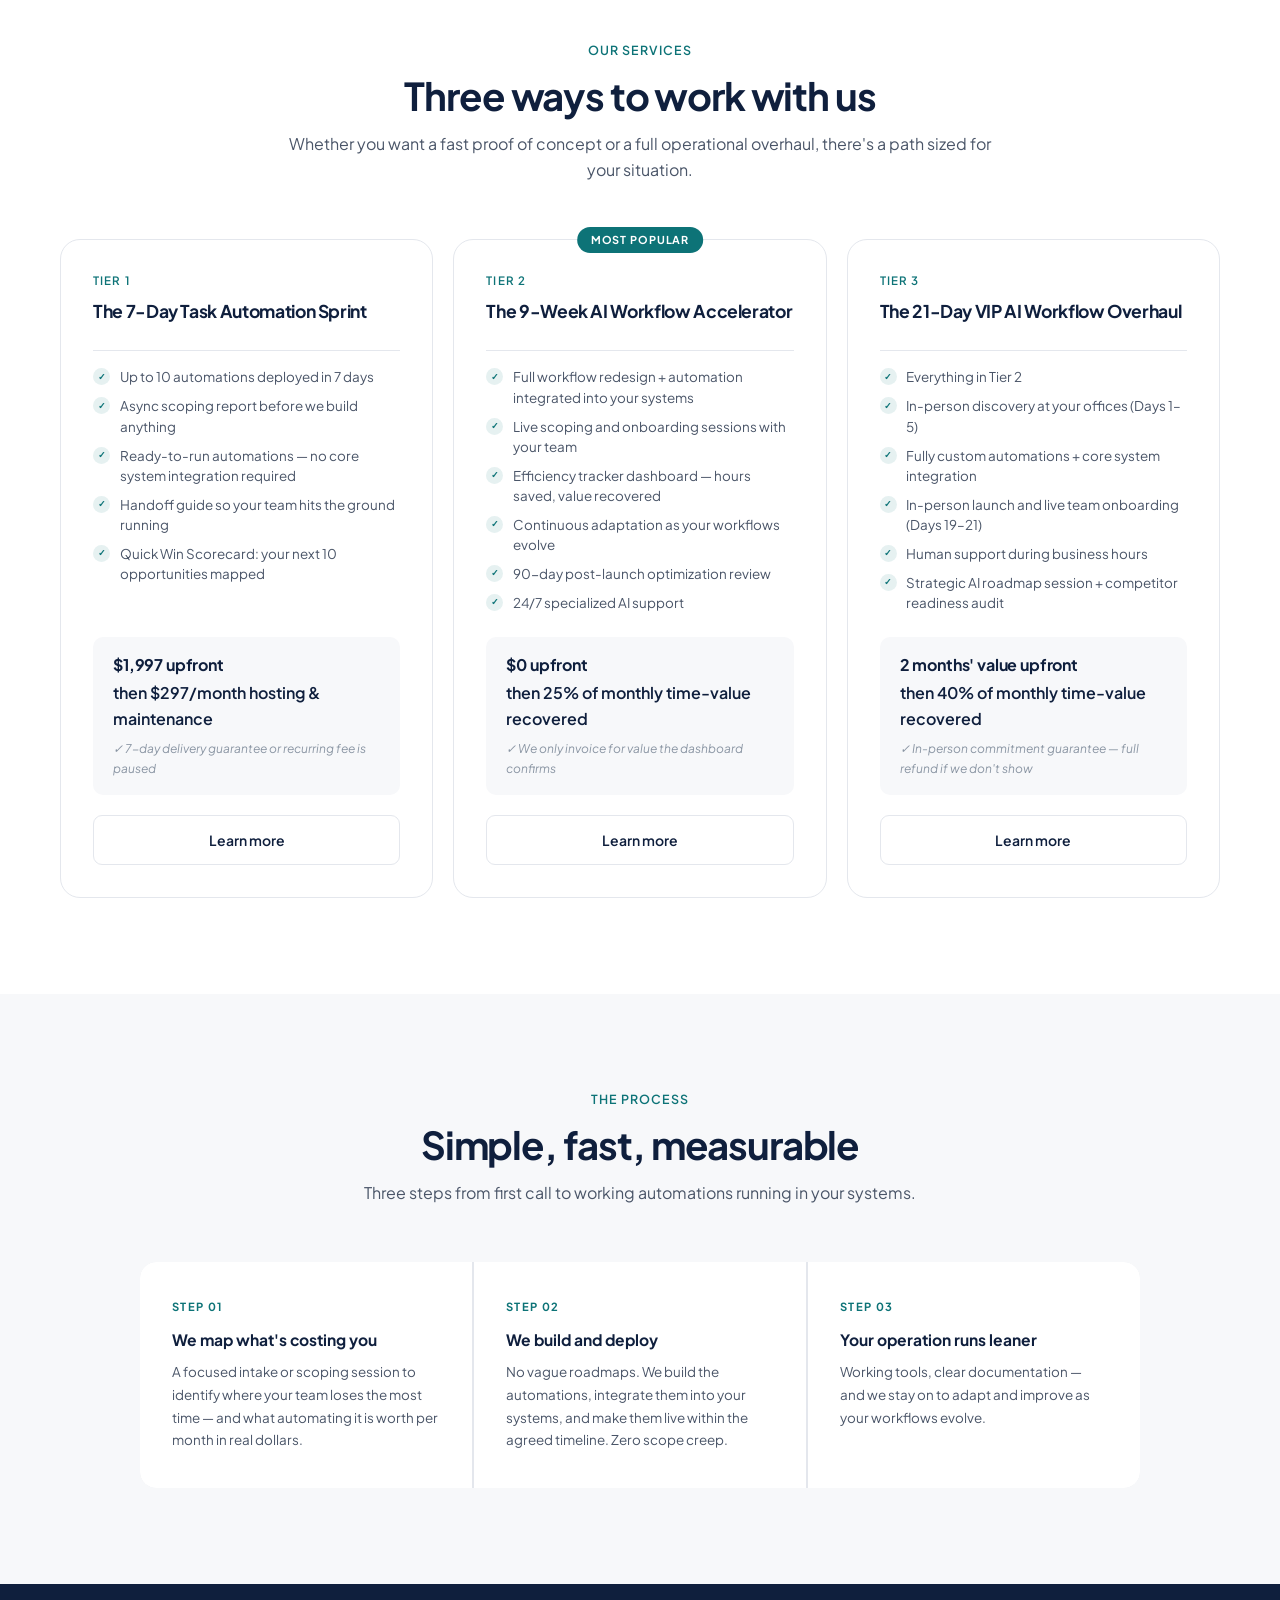
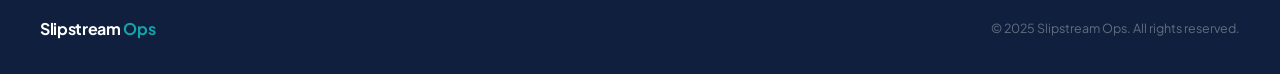
==== commit 53fe91bf: "Update nav logo to new image asset, size and alignment tweaks - Replace logo.png with stream_small-c" ====
--- a/site/index.html
+++ b/site/index.html
@@ -179,7 +179,7 @@
 <body>
 
   <nav>
-    <a class="logo" href="index.html"><img src="logo.png" alt="" class="logo-img" />Slipstream&nbsp;<span>Ops</span></a>
+    <a class="logo" href="index.html"><img src="stream_small-cutout-long.png" alt="" class="logo-img" />Slipstream&nbsp;<span>Ops</span></a>
     <button class="nav-burger" aria-label="Menu"><img src="hamburger-cutout.png" alt="" style="width:18px;height:auto;display:block;"></button>
     <ul class="nav-links">
       <li class="nav-dropdown"><a href="#offers">Services</a>
--- a/site/shared.css
+++ b/site/shared.css
@@ -35,8 +35,8 @@
   background: rgba(255,255,255,0.96);
   backdrop-filter: blur(12px);
   border-bottom: 1px solid var(--border);
-  padding: 0 2.5rem;
-  height: 68px;
+  padding: 0 2.5rem 0 0;
+  height: 62px;
   display: flex;
   align-items: center;
   justify-content: space-between;
@@ -52,8 +52,10 @@
   align-items: center;
 }
 .logo-img {
-  height: 32px;
-  margin-right: 0.5rem;
+  height: 54px;
+  margin-right: 0.75rem;
+  margin-top: 4px;
+  margin-bottom: 4px;
   width: auto;
 }
 .logo span { color: var(--teal); }
@@ -531,7 +533,7 @@
     margin-right: 0.75rem;
   }
   .logo { font-size: 0.9rem; flex-shrink: 1; min-width: 0; }
-  .logo-img { height: 24px; }
+  .logo-img { height: 56px; }
   .nav-links { display: none; }
 
   /* ── OPEN STATE ── */
